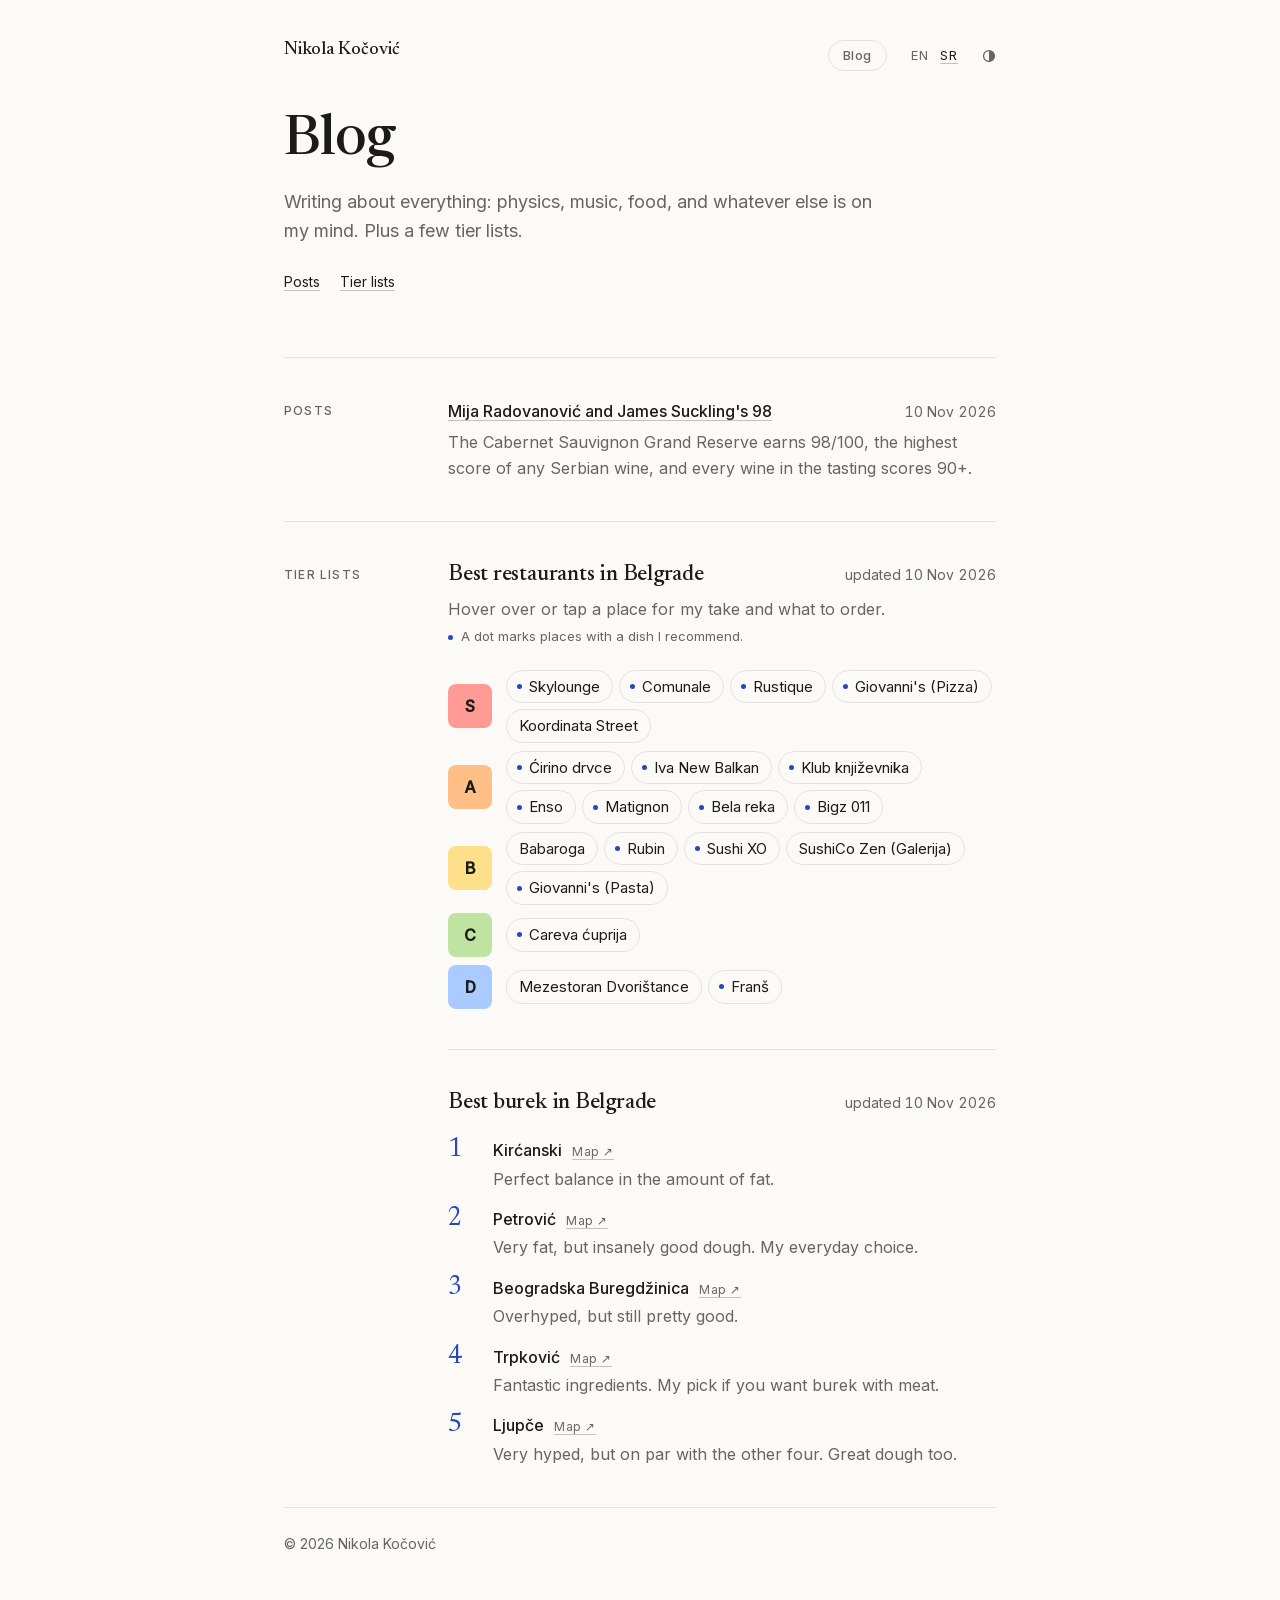
==== blog/index.html @ 9cb00401 "Phones: portrait beside the name; versioned CSS and JS links Co-Authored-By: Claude Fable 5.2 <norep" ====
<!doctype html>
<html lang="en">
<head>
  <meta charset="utf-8">
  <meta name="viewport" content="width=device-width, initial-scale=1">
  <title>Blog — Nikola Kočović</title>
  <meta name="description" content="Nikola Kočović's blog: physics, music, food and everything else, plus tier lists.">
  <meta name="blog-base" content="./">
  <link rel="alternate" hreflang="sr-Latn" href="../sr/blog/">
  <!-- link preview shown when the page is shared -->
  <meta property="og:type" content="website">
  <meta property="og:site_name" content="Nikola Kočović">
  <meta property="og:url" content="https://nkocovic.github.io/blog/">
  <meta property="og:title" content="Blog — Nikola Kočović">
  <meta property="og:description" content="Physics, music, food and everything else, plus tier lists.">
  <meta property="og:locale" content="en_GB">
  <meta property="og:image" content="https://nkocovic.github.io/og.png">
  <meta name="twitter:card" content="summary_large_image">
  <link rel="icon" href="../favicon.svg" type="image/svg+xml">
  <link rel="stylesheet" href="../style.css?v=20261111b">
  <script>
    // the theme picked with the light/dark switch, if any, before the first paint
    try { var t = localStorage.getItem('theme'); if (t) document.documentElement.dataset.theme = t; } catch (err) {}
    document.documentElement.classList.add('js');
    window.__revealFailsafe = setTimeout(function () { document.documentElement.classList.remove('js'); }, 2500);
    // Arriving from another page of the site: skip the header's load animation, the page fade covers it.
    addEventListener('pagereveal', function (e) {
      if (!e.viewTransition) return;
      e.viewTransition.ready.catch(function () {}); // a skipped transition (e.g. a quick second click) is fine
      document.documentElement.classList.add('no-intro');
    });
    addEventListener('pageswap', function (e) {
      if (e.viewTransition) e.viewTransition.ready.catch(function () {});
    });
  </script>
  <script src="../site.js?v=20261111b" defer></script>
  <script src="blog.js?v=20261111b" defer></script>
</head>
<body>
  <main class="page">
    <header class="intro">
      <nav class="top-nav" aria-label="Site">
        <a class="nav-blog" href="./" aria-current="page">Blog</a>
        <span class="lang">
          <span aria-current="true">EN</span>
          <a href="../sr/blog/" hreflang="sr-Latn" lang="sr-Latn">SR</a>
        </span>
      </nav>
      <a class="home-link" href="../">Nikola Kočović</a>
      <h1>Blog</h1>
      <p class="lede">Writing about everything: physics, music, food, and whatever else is on my mind. Plus a few tier lists.</p>
      <p class="jump-links"><a href="#posts">Posts</a><a href="#tierlists">Tier lists</a></p>
    </header>

    <section id="posts">
      <h2>Posts</h2>
      <div>
        <ul class="entries" id="post-list"></ul>
        <p class="empty" id="post-empty" hidden></p>
      </div>
    </section>

    <!-- Tier lists: all the data is in tierlists.json (see README.md) -->
    <section id="tierlists">
      <h2>Tier lists</h2>
      <div class="tierlists" id="tierlists-box"></div>
    </section>

    <footer class="footer">
      <span>&copy; 2026 Nikola Kočović</span>
    </footer>
  </main>
</body>
</html>
---- style.css ----
/* ---------- Fonts (served from the fonts/ folder; Inter and Newsreader, both under the Open Font License) ---------- */
@font-face {
  font-family: "Inter";
  font-style: normal;
  font-weight: 400 500;
  font-display: swap;
  src: url("fonts/inter-latin-ext.woff2") format("woff2");
  unicode-range: U+0100-02BA, U+02BD-02C5, U+02C7-02CC, U+02CE-02D7, U+02DD-02FF, U+0304, U+0308, U+0329, U+1D00-1DBF, U+1E00-1E9F, U+1EF2-1EFF, U+2020, U+20A0-20AB, U+20AD-20C4, U+2113, U+2C60-2C7F, U+A720-A7FF;
}

@font-face {
  font-family: "Inter";
  font-style: normal;
  font-weight: 400 500;
  font-display: swap;
  src: url("fonts/inter-latin.woff2") format("woff2");
  unicode-range: U+0000-00FF, U+0131, U+0152-0153, U+02BB-02BC, U+02C6, U+02DA, U+02DC, U+0304, U+0308, U+0329, U+2000-206F, U+20AC, U+2122, U+2191, U+2193, U+2212, U+2215, U+FEFF, U+FFFD;
}

@font-face {
  font-family: "Newsreader";
  font-style: normal;
  font-weight: 400 500;
  font-display: swap;
  font-optical-sizing: auto;
  src: url("fonts/newsreader-latin-ext.woff2") format("woff2");
  unicode-range: U+0100-02BA, U+02BD-02C5, U+02C7-02CC, U+02CE-02D7, U+02DD-02FF, U+0304, U+0308, U+0329, U+1D00-1DBF, U+1E00-1E9F, U+1EF2-1EFF, U+2020, U+20A0-20AB, U+20AD-20C4, U+2113, U+2C60-2C7F, U+A720-A7FF;
}

@font-face {
  font-family: "Newsreader";
  font-style: normal;
  font-weight: 400 500;
  font-display: swap;
  font-optical-sizing: auto;
  src: url("fonts/newsreader-latin.woff2") format("woff2");
  unicode-range: U+0000-00FF, U+0131, U+0152-0153, U+02BB-02BC, U+02C6, U+02DA, U+02DC, U+0304, U+0308, U+0329, U+2000-206F, U+20AC, U+2122, U+2191, U+2193, U+2212, U+2215, U+FEFF, U+FFFD;
}

/* ---------- Colors, fonts and motion (change these to restyle the whole site) ---------- */
:root {
  --bg: #fbfaf7;
  --text: #1b1b19;
  --muted: #66655f;
  --rule: #e4e2dc;
  --underline: #c4c1b8;
  --accent: #2648b8;
  --code-bg: #f0eee8;

  --serif: "Newsreader", Georgia, "Times New Roman", serif;
  --sans: "Inter", system-ui, -apple-system, "Segoe UI", Roboto, sans-serif;
  --mono: ui-monospace, "SF Mono", Menlo, Consolas, monospace;

  --ease-out: cubic-bezier(0.16, 1, 0.3, 1);
  --ease-in-out: cubic-bezier(0.65, 0, 0.35, 1);
}

/* dark: when the device asks for it, unless the visitor picked a theme with the switch (site.js) */
@media (prefers-color-scheme: dark) {
  :root:not([data-theme="light"]) {
    --bg: #131312;
    --text: #ebeae5;
    --muted: #9b9a94;
    --rule: #2b2b28;
    --underline: #5c5b56;
    --accent: #93a9ff;
    --code-bg: #1d1d1b;
  }
}

:root[data-theme="dark"] {
  --bg: #131312;
  --text: #ebeae5;
  --muted: #9b9a94;
  --rule: #2b2b28;
  --underline: #5c5b56;
  --accent: #93a9ff;
  --code-bg: #1d1d1b;
  color-scheme: dark;
}

:root[data-theme="light"] {
  color-scheme: light;
}

/* ---------- Base ---------- */
*,
*::before,
*::after {
  box-sizing: border-box;
}

html {
  -webkit-text-size-adjust: 100%;
  color-scheme: light dark;
  scroll-padding-top: 32px;
}

@media (prefers-reduced-motion: no-preference) {
  html {
    scroll-behavior: smooth;
  }
}

body {
  margin: 0;
  background: var(--bg);
  color: var(--text);
  font-family: var(--sans);
  font-size: 16px;
  line-height: 1.65;
  -webkit-font-smoothing: antialiased;
  -moz-osx-font-smoothing: grayscale;
  text-rendering: optimizeLegibility;
}

a {
  color: inherit;
  text-decoration: underline;
  text-decoration-color: var(--underline);
  text-decoration-thickness: 1px;
  text-underline-offset: 3px;
  transition: color 0.3s ease, text-decoration-color 0.3s ease;
}

a:hover,
a:focus-visible {
  text-decoration-color: currentColor;
}

::selection {
  background: color-mix(in srgb, var(--accent) 22%, transparent);
}

h1,
h2,
h3 {
  text-wrap: balance;
}

p,
li {
  text-wrap: pretty;
}

a:focus-visible,
button:focus-visible {
  outline: 2px solid var(--accent);
  outline-offset: 3px;
  border-radius: 2px;
}

/* ---------- Layout ---------- */
.page {
  position: relative;
  max-width: 760px;
  margin: 0 auto;
  padding: 112px 24px 64px;
}

.intro {
  padding-bottom: 64px;
}

h1 {
  font-family: var(--serif);
  font-weight: 500;
  font-size: clamp(2.5rem, 7vw, 3.5rem);
  line-height: 1.05;
  letter-spacing: -0.02em;
  margin: 0 0 16px;
}

.lede {
  font-size: 1.125rem;
  color: var(--muted);
  max-width: 34em;
  margin: 0 0 24px;
}

.links {
  list-style: none;
  padding: 0;
  margin: 0;
  display: flex;
  flex-wrap: wrap;
  gap: 8px 24px;
}

/* top right: Blog link and language switch */
.top-nav {
  position: absolute;
  top: 40px;
  right: 24px;
  display: flex;
  align-items: center;
  gap: 24px;
  font-size: 0.8125rem;
  letter-spacing: 0.06em;
  view-transition-name: top-nav;
}

.top-nav .lang {
  display: flex;
  gap: 12px;
}

.top-nav [aria-current] {
  color: var(--muted);
  text-decoration: none;
}

/* the Blog link is a pill so it stands out from the language switch */
.top-nav .nav-blog {
  padding: 4px 14px;
  border: 1px solid var(--text);
  border-radius: 999px;
  font-weight: 500;
  letter-spacing: 0.04em;
  text-decoration: none;
  transition: background-color 0.25s ease, color 0.25s ease, border-color 0.25s ease;
}

.top-nav .nav-blog:hover,
.top-nav .nav-blog:focus-visible {
  background: var(--text);
  color: var(--bg);
}

.top-nav .nav-blog[aria-current] {
  border-color: var(--rule);
  background: none;
  color: var(--muted);
}

/* small name, top left, on the blog pages */
.home-link {
  position: absolute;
  top: 36px;
  left: 24px;
  font-family: var(--serif);
  font-size: 1.125rem;
  font-weight: 500;
  text-decoration: none;
}

section {
  display: grid;
  grid-template-columns: 140px 1fr;
  gap: 24px;
  padding: 40px 0;
  border-top: 1px solid var(--rule);
}

h2 {
  margin: 0;
  padding-top: 3px;
  font-size: 0.75rem;
  font-weight: 500;
  letter-spacing: 0.1em;
  text-transform: uppercase;
  color: var(--muted);
}

.prose p {
  margin: 0 0 16px;
  max-width: 36em;
}

.prose p:last-child {
  margin-bottom: 0;
}

/* ---------- Lists of entries ---------- */
.entries {
  list-style: none;
  margin: 0;
  padding: 0;
  display: grid;
  gap: 28px;
}

.entry-head {
  display: flex;
  justify-content: space-between;
  align-items: baseline;
  gap: 16px;
}

.entry-title {
  font-weight: 500;
}

.entries p {
  margin: 4px 0 0;
  color: var(--muted);
}

.entries .entry-links {
  display: flex;
  flex-wrap: wrap;
  gap: 4px 16px;
  margin-top: 6px;
  font-size: 0.875rem;
  color: var(--text);
}

.meta {
  color: var(--muted);
  font-size: 0.875rem;
  font-variant-numeric: tabular-nums;
  white-space: nowrap;
}

.tag {
  display: inline-block;
  margin-left: 8px;
  padding: 0 5px;
  border: 1px solid var(--rule);
  border-radius: 4px;
  font-size: 0.6875rem;
  font-weight: 400;
  letter-spacing: 0.08em;
  color: var(--muted);
  vertical-align: 2px;
}

.empty {
  margin: 0;
  color: var(--muted);
}

/* ---------- "Show more" lists ---------- */
/* Without JavaScript everything is simply shown and the button is hidden. */
.more-toggle {
  display: none;
}

.js .more {
  display: grid;
  grid-template-rows: 0fr;
  transition: grid-template-rows 0.55s var(--ease-out);
}

.js .more.is-open {
  grid-template-rows: 1fr;
}

.more-inner {
  min-height: 0;
  overflow: hidden;
}

.more-inner > .entries {
  padding-top: 28px;
}

.js .more li {
  opacity: 0;
  transform: translateY(-6px);
  transition: opacity 0.35s ease, transform 0.45s var(--ease-out);
}

.js .more.is-open li {
  opacity: 1;
  transform: none;
  transition-delay: calc(60ms + var(--i, 0) * 45ms);
}

.js .more-toggle {
  display: inline-flex;
  align-items: center;
  gap: 8px;
  margin-top: 20px;
  padding: 4px 0;
  border: 0;
  background: none;
  font: inherit;
  font-size: 0.875rem;
  color: var(--muted);
  cursor: pointer;
  transition: color 0.2s ease;
}

.more-toggle:hover {
  color: var(--text);
}

.more-toggle .chev {
  width: 10px;
  height: 10px;
  transition: transform 0.5s var(--ease-out);
}

.more-toggle[aria-expanded="true"] .chev {
  transform: rotate(180deg);
}

/* ---------- Blog posts ---------- */
.post-meta {
  display: flex;
  flex-wrap: wrap;
  gap: 4px 12px;
  margin: 0 0 14px;
  font-size: 0.875rem;
  color: var(--muted);
}

.post-title {
  font-size: clamp(2rem, 5.5vw, 2.75rem);
}

.post {
  max-width: 640px;
  margin-bottom: 56px;
  padding-top: 40px;
  border-top: 1px solid var(--rule);
  font-size: 1.0625rem;
  line-height: 1.75;
}

.post > :first-child {
  margin-top: 0;
}

.post p,
.post ul,
.post ol,
.post blockquote,
.post pre,
.post figure,
.post table {
  margin: 0 0 1.15em;
}

.post h2,
.post h3 {
  padding: 0;
  font-family: var(--serif);
  font-weight: 500;
  letter-spacing: -0.01em;
  text-transform: none;
  color: var(--text);
  line-height: 1.25;
  margin: 1.8em 0 0.6em;
}

.post h2 {
  font-size: 1.6rem;
}

.post h3 {
  font-size: 1.25rem;
}

.post img {
  display: block;
  margin: 2rem auto;
  max-width: min(100%, 22rem);
  max-height: 30rem;
  width: auto;
  height: auto;
  border-radius: 6px;
}

/* a photo with a caption: ![alt](photo.jpg "Caption") */
.post figure {
  margin: 2rem auto;
  text-align: center;
}

.post figure img {
  margin: 0 auto;
}

.post figcaption {
  margin-top: 10px;
  font-size: 0.875rem;
  line-height: 1.5;
  color: var(--muted);
}

/* photos fade in once loaded */
.js .post img {
  opacity: 0;
  transition: opacity 0.8s ease;
}

.js .post img.is-loaded {
  opacity: 1;
}

.post blockquote {
  margin-left: 0;
  padding-left: 1em;
  border-left: 2px solid var(--rule);
  color: var(--muted);
}

.post code {
  font-family: var(--mono);
  font-size: 0.88em;
  background: var(--code-bg);
  padding: 0.1em 0.35em;
  border-radius: 4px;
}

.post pre {
  background: var(--code-bg);
  padding: 14px 16px;
  border-radius: 8px;
  overflow-x: auto;
  line-height: 1.55;
}

.post pre code {
  background: none;
  padding: 0;
}

.post hr {
  border: 0;
  border-top: 1px solid var(--rule);
  margin: 2em 0;
}

.post .katex-display {
  overflow-x: auto;
  overflow-y: hidden;
  padding: 4px 0;
}

/* ---------- Ranked lists (1, 2, 3...) on the blog ---------- */
.ranked {
  display: grid;
  gap: 14px;
  margin: 20px 0 0;
  padding: 0;
  list-style: none;
}

.rank {
  display: grid;
  grid-template-columns: 2.2rem 1fr;
  align-items: baseline;
  gap: 10px;
  animation: rise 0.6s var(--ease-out) both;
  animation-delay: calc(var(--i, 0) * 60ms);
}

.js section:not(.is-in) .rank {
  animation-play-state: paused;
}

.rank-n {
  font-family: var(--serif);
  font-size: 1.6rem;
  line-height: 1;
  color: var(--accent);
  font-variant-numeric: lining-nums;
}

.rank-body {
  display: grid;
  gap: 2px;
}

.rank-name {
  font-weight: 500;
}

.rank-note {
  color: var(--muted);
}

/* ---------- Home: blog teaser and arrow links ---------- */
.teaser {
  margin: 0;
  max-width: 34em;
}

.teaser + .cta-links {
  margin-top: 14px;
}

/* once posts are listed, the teaser is hidden and the links sit a bit lower */
#latest-posts:not([hidden]) ~ .cta-links {
  margin-top: 24px;
}

.cta-links {
  display: flex;
  flex-wrap: wrap;
  gap: 8px 28px;
  margin: 0;
  font-weight: 500;
}

.cta-links a {
  text-decoration: none;
}

.cta-links .arrow {
  display: inline-block;
  transition: transform 0.35s var(--ease-out);
}

.cta-links a:hover .arrow,
.cta-links a:focus-visible .arrow {
  transform: translateX(4px);
}

/* ---------- Tier lists (on the blog page) ---------- */
.tierlist + .tierlist {
  margin-top: 40px;
  padding-top: 40px;
  border-top: 1px solid var(--rule);
}

/* the rows slide in once the section has scrolled into view */
.js section:not(.is-in) .tier {
  animation-play-state: paused;
}

.tierlist-head {
  display: flex;
  justify-content: space-between;
  align-items: baseline;
  gap: 16px;
}

.tierlist h3 {
  margin: 0;
  padding: 0;
  font-family: var(--serif);
  font-size: 1.375rem;
  font-weight: 500;
  letter-spacing: -0.01em;
  line-height: 1.25;
  text-transform: none;
  color: var(--text);
}

.tierlist-note {
  margin: 6px 0 0;
  max-width: 36em;
  color: var(--muted);
}

.tiers {
  display: grid;
  gap: 8px;
  margin-top: 22px;
}

.tier {
  display: grid;
  grid-template-columns: 44px 1fr;
  gap: 14px;
  align-items: center;
  min-height: 44px;
  animation: rise 0.6s var(--ease-out) both;
  animation-delay: calc(var(--i, 0) * 55ms);
}

.tier-label {
  display: grid;
  place-items: center;
  width: 44px;
  height: 44px;
  border-radius: 8px;
  background: var(--tier, #c9c6be);
  color: #1b1b19;
  font-weight: 600;
}

.tier[data-tier="S"] { --tier: #ff9b94; }
.tier[data-tier="A"] { --tier: #ffbf86; }
.tier[data-tier="B"] { --tier: #ffe08a; }
.tier[data-tier="C"] { --tier: #bfe3a0; }
.tier[data-tier="D"] { --tier: #a9cbff; }
.tier[data-tier="E"] { --tier: #cdb8f5; }
.tier[data-tier="F"] { --tier: #c9c6be; }

.tier-items {
  display: flex;
  flex-wrap: wrap;
  gap: 6px;
  margin: 0;
  padding: 0;
  list-style: none;
}

.tier-item {
  display: inline-block;
  padding: 6px 12px;
  border: 1px solid var(--rule);
  border-radius: 999px;
  font-size: 0.9375rem;
  line-height: 1.3;
  text-decoration: none;
  transition: border-color 0.2s ease, transform 0.35s var(--ease-out), color 0.2s ease;
}

a.tier-item:hover,
a.tier-item:focus-visible {
  border-color: currentColor;
  transform: translateY(-1px);
}

/* a place's bubble: my take, then what to order ("Try"), shown on hover, focus or tap */
.tier-item.has-tip {
  position: relative;
  cursor: help;
  outline: none;
}

a.tier-item.has-tip {
  cursor: pointer;
}

/* a small dot marks places with a dish recommendation */
.tier-item.has-try::before {
  content: "";
  display: inline-block;
  width: 5px;
  height: 5px;
  margin: 0 7px 2px -2px;
  border-radius: 50%;
  background: var(--accent);
  vertical-align: middle;
}

.tier-item .tip {
  display: grid;
  gap: 6px;
  position: absolute;
  left: 0;
  bottom: calc(100% + 10px);
  z-index: 5;
  width: max-content;
  max-width: min(260px, 72vw);
  padding: 8px 12px;
  border-radius: 10px;
  background: var(--text);
  color: var(--bg);
  font-size: 0.8125rem;
  line-height: 1.45;
  text-align: left;
  white-space: normal;
  pointer-events: none;
  cursor: default;
  opacity: 0;
  transform: translateY(4px) scale(0.98);
  transform-origin: bottom left;
  transition: opacity 0.2s ease, transform 0.3s var(--ease-out);
}

.tier-item.tip-right .tip {
  left: auto;
  right: 0;
  transform-origin: bottom right;
}

/* the "Try" line: what to order, set apart from the note */
.tip-note + .tip-try {
  padding-top: 6px;
  border-top: 1px solid color-mix(in srgb, var(--bg) 25%, transparent);
}

.tip-try b {
  margin-right: 4px;
  font-size: 0.6875rem;
  font-weight: 600;
  letter-spacing: 0.08em;
  text-transform: uppercase;
  color: color-mix(in srgb, var(--accent) 55%, var(--bg));
}

.tier-item.has-tip:hover,
.tier-item.has-tip:focus-visible,
.tier-item.has-tip:focus {
  border-color: currentColor;
}

.tier-item.has-tip:hover .tip,
.tier-item.has-tip:focus .tip,
.tier-item.has-tip:focus-within .tip {
  opacity: 1;
  transform: none;
  pointer-events: auto;
}

/* bridges the gap between a place and its bubble, so the pointer can reach the map link */
.tier-item .tip::after {
  content: "";
  position: absolute;
  left: 0;
  right: 0;
  top: 100%;
  height: 12px;
}

.tip-map,
.rank-map {
  font-size: 0.75rem;
  letter-spacing: 0.04em;
  white-space: nowrap;
}

.tip-map {
  justify-self: start;
  color: inherit;
  opacity: 0.7;
  text-decoration-color: currentColor;
  transition: opacity 0.2s ease;
}

.tip-map:hover,
.tip-map:focus-visible {
  opacity: 1;
}

.rank-map {
  margin-left: 10px;
  font-weight: 400;
  color: var(--muted);
}

/* what the dot on a place means */
.tier-legend {
  display: flex;
  align-items: center;
  gap: 8px;
  margin: 4px 0 0;
  font-size: 0.8125rem;
  color: var(--muted);
}

.tier-legend::before {
  content: "";
  flex: none;
  width: 5px;
  height: 5px;
  border-radius: 50%;
  background: var(--accent);
}

.tier-empty {
  color: var(--underline);
}

/* ---------- Sushi conveyor (home page header, side view) ----------
   Belt treads, rollers and pieces all move at ~18 units/s, so it reads as one machine.
   Each piece drops on at the left, rides across and tips off over the right roller. */
/* the conveyor is a toy (sushi.js); a small hint slides in on hover until you've played with it */
.sushi-toy {
  display: flex;
  align-items: center;
  justify-content: flex-end;
  gap: 14px;
  width: max-content;
  margin: 4px 0 -24px auto;
  user-select: none;
  -webkit-user-select: none;
}

.sushi-hint {
  font-size: 0.75rem;
  letter-spacing: 0.02em;
  white-space: nowrap;
  color: var(--muted);
  opacity: 0;
  transform: translateX(10px);
  transition: opacity 0.35s ease, transform 0.55s var(--ease-out);
  pointer-events: none;
}

.js .sushi-toy:hover .sushi-hint {
  opacity: 1;
  transform: none;
}

@media (hover: none) {
  .js .sushi-hint {
    opacity: 1;
    transform: none;
  }
}

.js .sushi-toy.played .sushi-hint {
  opacity: 0;
  transform: translateX(10px);
}

.sushi-line {
  display: block;
  width: 150px;
  height: auto;
  overflow: visible;
  color: var(--text); /* line colour */
}

/* once sushi.js is running it moves everything itself */
.sushi-line.is-live .sl-piece,
.sushi-line.is-live .sl-tread,
.sushi-line.is-live .sl-spokes {
  animation: none;
}

/* sushi.js turns the spokes about each roller's centre itself */
.sushi-line.is-live .sl-spokes {
  transform-box: view-box;
  transform-origin: 0 0;
}

.sushi-line.is-live .sl-piece {
  cursor: grab;
  touch-action: none;
}

.sushi-line.is-live .sl-piece.is-held,
.sushi-toy.is-playing {
  cursor: grabbing;
}

.sushi-line.is-live .sl-piece.is-held {
  filter: drop-shadow(0 3px 2px rgba(0, 0, 0, 0.25));
}

.sl-belt {
  fill: none;
  stroke: currentColor;
  stroke-width: 2.4;
}

.sl-tread {
  fill: none;
  stroke: var(--bg);
  stroke-width: 1;
  stroke-dasharray: 1.2 4.8;
  animation: sl-tread 8s linear infinite;
}

.sl-roller {
  fill: var(--bg);
  stroke: currentColor;
  stroke-width: 1.1;
}

.sl-spokes {
  fill: none;
  stroke: currentColor;
  stroke-width: 0.9;
  stroke-linecap: round;
  transform-box: fill-box;
  transform-origin: center;
  animation: sl-spin 2.1s linear infinite;
}

.sl-legs {
  fill: none;
  stroke: var(--muted);
  stroke-width: 1;
  stroke-linecap: round;
}

.sl-piece {
  opacity: 0;
  animation: sl-ride 8s linear infinite;
}

.sl-piece:nth-of-type(2) { animation-delay: -2s; }
.sl-piece:nth-of-type(3) { animation-delay: -4s; }
.sl-piece:nth-of-type(4) { animation-delay: -6s; }

.sushi-line:hover .sl-piece,
.sushi-line:hover .sl-tread,
.sushi-line:hover .sl-spokes {
  animation-play-state: paused;
}

@keyframes sl-tread {
  to { stroke-dashoffset: -144; }
}

@keyframes sl-spin {
  to { transform: rotate(360deg); }
}

@keyframes sl-ride {
  0% {
    transform: translate(28px, 19px) rotate(0deg);
    opacity: 0;
    animation-timing-function: cubic-bezier(0.3, 0, 0.6, 1);
  }
  5% {
    transform: translate(28px, 29.4px) rotate(0deg);
    opacity: 1;
    animation-timing-function: ease-out;
  }
  7% {
    transform: translate(28px, 28.8px) rotate(0deg);
    opacity: 1;
    animation-timing-function: linear;
  }
  79.6% {
    transform: translate(134px, 28.8px) rotate(0deg);
    opacity: 1;
    animation-timing-function: cubic-bezier(0.5, 0, 0.9, 0.6);
  }
  88% {
    transform: translate(145px, 33px) rotate(80deg);
    opacity: 0;
  }
  100% {
    transform: translate(145px, 33px) rotate(80deg);
    opacity: 0;
  }
}

/* no motion: just four pieces sitting on the belt */
@media (prefers-reduced-motion: reduce) {
  .sl-piece { opacity: 1; }
  .sl-piece:nth-of-type(1) { transform: translate(38px, 28.8px); }
  .sl-piece:nth-of-type(2) { transform: translate(66px, 28.8px); }
  .sl-piece:nth-of-type(3) { transform: translate(94px, 28.8px); }
  .sl-piece:nth-of-type(4) { transform: translate(122px, 28.8px); }
}

/* letters of the name eat sushi dropped on them (sushi.js) */
.site-name .ch {
  display: inline-block;
  transition: transform 0.3s var(--ease-out), color 0.3s ease;
}

.site-name .ch.is-hungry {
  transform: translateY(-5px) scale(1.15);
  color: var(--accent);
}

.site-name .ch.is-fed {
  color: var(--accent);
}

.site-name .ch.is-chomping {
  animation: chomp 0.55s var(--ease-out);
}

@keyframes chomp {
  0% { transform: scale(1.15); }
  30% { transform: scale(1.3, 0.7); }
  60% { transform: scale(0.9, 1.15); }
  100% { transform: none; }
}

/* easter egg: with every letter fed, the name becomes the Euler–Lagrange equation */
.site-name.is-leaving .ch,
.site-name.is-leaving .eq-bit {
  animation: drift-away 0.6s var(--ease-in-out) both;
  animation-delay: calc(var(--i, 0) * 35ms);
}

@keyframes drift-away {
  to { opacity: 0; transform: translateY(-14px) rotate(-8deg) scale(0.9); filter: blur(3px); }
}

.site-name.is-back .ch {
  animation: rise 0.7s var(--ease-out) both;
  animation-delay: calc(var(--i, 0) * 40ms);
}

.site-name.is-equation {
  position: relative;
  cursor: pointer;
}

.site-name.is-orbiting .ch {
  transition: none;
  will-change: transform, opacity;
}

/* the moment the letters collapse: a soft burst of light */
.eq-flash {
  position: absolute;
  left: 50%;
  top: 50%;
  width: 1.4em;
  height: 1.4em;
  margin: -0.7em 0 0 -0.7em;
  border-radius: 50%;
  background: radial-gradient(circle, var(--accent) 0%, transparent 65%);
  pointer-events: none;
  animation: eq-flash 0.9s var(--ease-out) both;
}

@keyframes eq-flash {
  0% { transform: scale(0.1); opacity: 1; }
  100% { transform: scale(3.2); opacity: 0; }
}

/* Hamilton's equations: q̇ = {q, ℋ}, ṗ = {p, ℋ}, beside a phase portrait */
.eq {
  display: inline-flex;
  align-items: center;
  gap: 0.4em;
  white-space: nowrap;
}

.eq-lines {
  display: inline-flex;
  flex-direction: column;
  gap: 0.02em;
  font-size: 0.6em;
  line-height: 1.15;
}

.eq-line {
  display: inline-flex;
  align-items: baseline;
}

.eq-bit {
  display: inline-block;
  animation: write-in 0.9s var(--ease-out) both;
  animation-delay: calc(60ms + var(--i, 0) * 55ms);
}

@keyframes write-in {
  from { opacity: 0; transform: translateY(6px); }
}

.eq-var {
  font-style: italic;
}

.eq-op {
  margin: 0 0.28em;
  color: var(--muted);
}

.eq-brace {
  color: var(--muted);
  font-weight: 400;
}

.eq-comma {
  margin-right: 0.22em;
  color: var(--muted);
}

.eq-ham {
  font-style: italic;
  color: var(--accent);
}

.eq-phase svg {
  display: block;
  width: 1.7em;
  height: auto;
  overflow: visible;
}

.ph-axis {
  fill: none;
  stroke: var(--underline);
  stroke-width: 0.8;
  stroke-linecap: round;
}

.ph-label {
  font: italic 7px var(--serif);
  fill: var(--muted);
}

/* the orbit draws itself, then the point (with a fading tail) starts moving along it */
.ph-orbit {
  fill: none;
  stroke: var(--muted);
  stroke-width: 1;
  stroke-dasharray: 100;
  stroke-dashoffset: 100;
  animation: ph-draw 1.1s var(--ease-in-out) 1.7s forwards;
}

@keyframes ph-draw {
  to { stroke-dashoffset: 0; }
}

.ph-dot {
  fill: var(--accent);
  opacity: 0;
  animation: ph-show 0.4s ease forwards;
  animation-delay: var(--d);
}

@keyframes ph-show {
  to { opacity: var(--o, 1); }
}

/* initials easter egg: N becomes the Boltzmann law, K becomes curvature (sushi.js) */
.egg-layer {
  position: fixed;
  inset: 0;
  z-index: 60;
  pointer-events: none;
}

.egg-ch {
  position: absolute;
  display: block;
  text-align: center;
  white-space: pre;
  transform-origin: 50% 50%;
  will-change: transform, opacity;
}

/* N and K: on top of the letters they swallow, in the accent colour */
.egg-ch.is-initial {
  z-index: 1;
  color: var(--accent) !important;
}

/* N's copy lands exactly on the real N, so it just fades rather than blurring */
.egg-ch.is-gone.is-same {
  filter: none;
  transition: opacity 0.35s ease;
}

/* the real N appears only as its flying copy touches down */
.site-name .eq-init-n {
  opacity: 0;
  transition: opacity 0.35s ease;
}

.site-name.n-landed .eq-init-n {
  opacity: 1;
}

.egg-ch.is-gone {
  transition: opacity 0.45s ease;
  opacity: 0 !important;
}

.site-name.is-pending .eq-bit,
.site-name.is-pending .eq-init {
  opacity: 0;
  animation: none;
}

.eq-grid {
  display: inline-grid;
  grid-template-columns: auto auto;
  align-items: center;
  column-gap: 0.5em;
  row-gap: 0.1em;
  font-size: 0.6em;
  line-height: 1.2;
  white-space: nowrap;
}

.eq-formula {
  display: inline-flex;
  align-items: center;
}

.eq-init {
  display: inline-block;
  font-style: italic;
  color: var(--accent);
}

.site-name:not(.is-pending) .eq-init-k {
  animation: init-in 0.7s var(--ease-out) both;
}

@keyframes init-in {
  from { opacity: 0; }
}

.eq-sub {
  font-size: 0.55em;
  vertical-align: -0.3em;
  font-style: normal;
}

.eq-e {
  margin-left: 0.1em;
}

.eq-sup {
  align-self: flex-start;
  margin-top: -0.1em;
  font-size: 0.52em;
  font-style: italic;
}

.eq-sup .eq-sub {
  font-size: 0.75em;
}

.eq-frac {
  display: inline-flex;
  flex-direction: column;
  align-items: center;
  font-size: 0.62em;
  line-height: 1.15;
  font-style: italic;
}

.eq-num {
  padding: 0 0.2em 0.06em;
  border-bottom: 0.07em solid currentColor;
}

.eq-den {
  padding-top: 0.06em;
}

.eq-frac-k {
  font-size: 0.6em;
  line-height: 1.3;
}

.eq-frac-k .eq-num {
  padding-bottom: 0.1em;
}

.eq-frac-k .eq-den {
  padding: 0.12em 0.1em 0;
}

.eq-frac-k .eq-num,
.eq-frac-k .eq-den {
  font-style: italic;
}

.eq-pow {
  margin-left: 0.04em;
  font-size: 0.62em;
  font-style: normal;
  vertical-align: 0.6em;
  line-height: 0;
}

.eq-pow:last-child {
  margin-left: 0.1em;
}

.eq-graph svg {
  display: block;
  width: 2.3em;
  height: auto;
  overflow: visible;
}

.g-curve {
  fill: none;
  stroke: var(--muted);
  stroke-width: 1.1;
  stroke-linecap: round;
  stroke-linejoin: round;
  stroke-dasharray: 100;
  stroke-dashoffset: 100;
  animation: ph-draw 1.2s var(--ease-in-out) 0.6s forwards;
}

.g-fill {
  fill: var(--accent);
  opacity: 0;
  animation: g-fill 0.9s ease 1.6s forwards;
}

@keyframes g-fill {
  to { opacity: 0.12; }
}

.osc {
  fill: none;
  stroke: var(--accent);
  stroke-width: 0.8;
}

.osc-r {
  stroke: var(--accent);
  stroke-width: 0.6;
  stroke-dasharray: 1.5 1.5;
}

.osc-p {
  fill: var(--accent);
}

/* going back: everything but N and kappa fades out quietly */
.site-name.is-clearing .eq-bit {
  animation: none;
  opacity: 0;
  transform: translateY(4px);
  transition: opacity 0.3s ease, transform 0.3s ease;
}

.intro > .egg-note.is-clearing {
  animation: none;
  opacity: 0;
  transition: opacity 0.3s ease;
}

/* the real letters wait, invisible, while their copies flow into place */
.site-name.is-restoring .ch {
  opacity: 0;
}

.egg-ch.is-initial.is-cooling {
  color: var(--text) !important;
  transition: color 0.45s ease;
}

.intro > .egg-note {
  margin: 0 0 18px;
  font-size: 0.875rem;
  color: var(--accent);
  animation: write-in 0.8s var(--ease-out) both 1s;
}

.intro > .egg-note.is-leaving {
  animation: drift-away 0.4s var(--ease-in-out) both;
}

/* ---------- Small easter eggs (site.js) ---------- */
/* the IPhO medal: a pendulum hanging from the top of its ribbon */
.title-with-medal {
  position: relative;
  display: inline-flex;
  align-items: flex-start;
  gap: 8px;
}

.medal {
  display: inline-block;
  flex: none;
  width: 16px;
  height: 24px;
  margin-top: 1px;
  padding: 0;
  border: 0;
  background: none;
  cursor: pointer;
  transform-origin: 50% 0;
  transition: filter 0.2s ease;
}

.medal svg {
  display: block;
  width: 100%;
  height: 100%;
  overflow: visible;
}

.medal:hover {
  filter: drop-shadow(0 0 4px color-mix(in srgb, var(--accent) 45%, transparent));
}

.medal-note {
  position: absolute;
  left: 100%;
  top: 50%;
  display: inline-flex;
  align-items: center;
  gap: 0.28em;
  margin-left: 14px;
  font-family: var(--serif);
  font-style: italic;
  font-size: 1rem;
  color: var(--muted);
  white-space: nowrap;
  pointer-events: none;
  opacity: 0;
  transform: translate(-4px, -50%);
  transition: opacity 0.3s ease, transform 0.4s var(--ease-out);
}

.medal-note.is-on {
  opacity: 1;
  transform: translate(0, -50%);
}

/* the pendulum equation, typeset with small stacked fractions */
.medal-note .mn {
  display: none;
  align-items: center;
  gap: 0.28em;
}

.medal-note[data-show="eq"] .mn-eq,
.medal-note[data-show="loop"] .mn-loop {
  display: inline-flex;
}

.medal-note .mn-loop {
  color: var(--accent);
}

.medal-note .mf {
  display: inline-flex;
  flex-direction: column;
  align-items: center;
  font-size: 0.8em;
  line-height: 1.15;
}

.medal-note .mf > :first-child {
  padding: 0 0.15em 0.08em;
  border-bottom: 1px solid currentColor;
}

.medal-note .mf > :last-child {
  padding-top: 0.06em;
}

.medal-note .mo {
  font-style: normal;
}

/* the handouts' little toys: a phasor chain and two pith balls (site.js) */
.toy {
  display: inline-block;
  flex: none;
  padding: 0;
  border: 0;
  background: none;
  color: var(--muted);
  cursor: pointer;
  transition: color 0.2s ease;
}

.toy:hover {
  color: var(--text);
}

.toy svg {
  display: block;
  width: 100%;
  height: 100%;
  overflow: visible;
}

.toy-phasor {
  width: 26px;
  height: 12px;
  margin-top: 6px;
}

.toy-pith {
  width: 26px;
  height: 26px;
  margin-top: -2px;
}

.ph-chain path {
  fill: none;
  stroke: currentColor;
  stroke-width: 1;
  stroke-linecap: round;
  stroke-linejoin: round;
}

.ph-res {
  fill: none;
  stroke: var(--accent);
  stroke-width: 1.3;
  stroke-linecap: round;
  stroke-linejoin: round;
  opacity: 0.85;
}

.pb-bar,
.pb-thread {
  fill: none;
  stroke: currentColor;
  stroke-linecap: round;
}

.pb-bar {
  stroke-width: 1.4;
}

.pb-thread {
  stroke-width: 0.6;
}

.pb-ball {
  fill: var(--bg);
  stroke: currentColor;
  stroke-width: 0.9;
}

.pb-plus {
  fill: none;
  stroke: var(--accent);
  stroke-width: 0.8;
  stroke-linecap: round;
}

/* "(lol)" plays a few notes */
.lol {
  cursor: pointer;
}

.note-fly {
  position: fixed;
  z-index: 60;
  color: var(--accent);
  font-size: 1rem;
  pointer-events: none;
}

/* ---------- Buttons and small link rows ---------- */
.btn {
  display: inline-flex;
  align-items: center;
  gap: 8px;
  padding: 9px 18px;
  border: 1px solid var(--text);
  border-radius: 999px;
  font-weight: 500;
  text-decoration: none;
  transition: background-color 0.25s ease, color 0.25s ease;
}

.btn:hover,
.btn:focus-visible {
  background: var(--text);
  color: var(--bg);
}

.cta-links {
  align-items: center;
}

.jump-links {
  display: flex;
  flex-wrap: wrap;
  gap: 8px 20px;
  margin: 0;
  font-size: 0.875rem;
}

/* ---------- Expandable entries (Outside physics) ---------- */
.entries.accordion {
  gap: 0;
}

.accordion > li {
  padding: 14px 0;
  border-top: 1px solid var(--rule);
}

.accordion > li:first-child {
  padding-top: 0;
  border-top: 0;
}

.accordion > li:last-child {
  padding-bottom: 0;
}

.expand-head {
  display: flex;
  justify-content: space-between;
  align-items: center;
  gap: 16px;
  width: 100%;
  padding: 0;
  border: 0;
  background: none;
  font: inherit;
  color: inherit;
  text-align: left;
  cursor: default;
}

.expand-head .chev {
  display: none;
  flex: none;
  width: 12px;
  height: 12px;
  color: var(--muted);
  transition: transform 0.5s var(--ease-out), color 0.2s ease;
}

.js .expand-head {
  cursor: pointer;
}

.js .expand-head .chev {
  display: block;
}

.js .expand-head .entry-title {
  transition: color 0.2s ease;
}

.js .expand-head:hover .entry-title {
  color: var(--accent);
}

.js .expand-head:hover .chev {
  color: var(--text);
}

.expand-head[aria-expanded="true"] .chev {
  transform: rotate(180deg);
}

.accordion .expand-inner > p {
  margin: 0;
  padding-top: 8px;
}

/* Without JavaScript the text simply shows. */
.js .expand-body {
  display: grid;
  grid-template-rows: 0fr;
  transition: grid-template-rows 0.5s var(--ease-out);
}

.js .expand-body.is-open {
  grid-template-rows: 1fr;
}

.expand-inner {
  min-height: 0;
  overflow: hidden;
}

.js .expand-inner > p {
  opacity: 0;
  transform: translateY(-4px);
  transition: opacity 0.3s ease, transform 0.45s var(--ease-out);
}

.js .expand-body.is-open .expand-inner > p {
  opacity: 1;
  transform: none;
  transition-delay: 80ms;
}

/* ---------- Footer ---------- */
.footer {
  border-top: 1px solid var(--rule);
  padding-top: 24px;
  font-size: 0.875rem;
  color: var(--muted);
}

/* ---------- Motion ---------- */
@keyframes rise {
  from {
    opacity: 0;
    transform: translateY(6px);
  }
  to {
    opacity: 1;
    transform: none;
  }
}

/* the header settles in on load */
.intro > * {
  animation: rise 0.9s var(--ease-out) both;
}

.intro > :nth-child(2) { animation-delay: 70ms; }
.intro > :nth-child(3) { animation-delay: 140ms; }
.intro > :nth-child(4) { animation-delay: 210ms; }
.intro > :nth-child(5) { animation-delay: 280ms; }

/* sections fade up as they scroll into view (site.js adds .is-in) */
.js main > section,
.js main > article,
.js .footer {
  transition: opacity 0.9s ease, transform 0.9s var(--ease-out);
  transition-delay: var(--delay, 0ms);
}

.js main > section:not(.is-in),
.js main > article:not(.is-in),
.js .footer:not(.is-in) {
  opacity: 0;
  transform: translateY(6px);
}

.js .instant {
  transition: none;
}

/* arriving from another page of the site: let the page transition do the work */
.no-intro .intro > * {
  animation: none;
}

/* moving between pages: the old page fades out, then the new one fades in; the top nav stays put */
@view-transition {
  navigation: auto;
}

::view-transition-old(root) {
  animation: vt-fade-out 0.18s ease both;
}

::view-transition-new(root) {
  animation: vt-fade-in 0.45s ease 0.12s both;
}

::view-transition-group(top-nav) {
  animation-duration: 0.3s;
  animation-timing-function: var(--ease-in-out);
}

@keyframes vt-fade-out {
  to { opacity: 0; }
}

@keyframes vt-fade-in {
  from { opacity: 0; }
}

/* the name hugs its text (the letter toy measures it) */
h1.site-name {
  width: fit-content;
}

@media (prefers-reduced-motion: reduce) {
  *,
  *::before,
  *::after {
    animation: none !important;
    transition: none !important;
  }

  .js main > section:not(.is-in),
  .js main > article:not(.is-in),
  .js .footer:not(.is-in),
  .js .more li {
    opacity: 1;
    transform: none;
  }

  @view-transition {
    navigation: none;
  }
}

/* ---------- Phones ---------- */
/* ---------- Home: portrait, to the right of the name (above it on phones) ---------- */
.portrait {
  position: absolute;
  top: 112px;
  right: 24px;
  width: 112px;
  height: 112px;
  border-radius: 50%;
  overflow: hidden;
  background: var(--code-bg);
}

.portrait img {
  display: block;
  width: 100%;
  height: 100%;
  object-fit: cover;
}

/* the intro line keeps clear of the portrait */
.portrait ~ .lede {
  max-width: min(34em, 100% - 152px);
}

@media (max-width: 640px) {
  .portrait ~ .lede {
    max-width: 34em;
  }

  /* phones: a smaller portrait, still to the right of the name */
  .portrait {
    top: 58px;
    right: 16px;
    width: 64px;
    height: 64px;
  }

  .page {
    padding: 72px 16px 48px;
  }

  .intro {
    padding-bottom: 48px;
  }

  .top-nav {
    top: 20px;
    right: 16px;
    gap: 18px;
  }

  .home-link {
    top: 16px;
    left: 16px;
  }

  .sushi-toy {
    margin: 8px 0 -14px auto;
  }

  .sushi-line {
    width: 130px;
  }

  /* on phones a toy's equation opens as its own line under the title and pushes
     the text below down, instead of floating over it */
  .title-with-medal {
    flex-wrap: wrap;
    row-gap: 0;
  }

  .medal-note,
  .medal-note.is-on {
    position: static;
    flex-basis: 100%;
    margin: 0;
    max-height: 0;
    overflow: hidden;
    transform: none;
    transition: opacity 0.3s ease, max-height 0.45s var(--ease-in-out), margin 0.45s var(--ease-in-out);
  }

  .medal-note.is-on {
    max-height: 3.4em;
    margin: 6px 0 2px;
  }

  section {
    grid-template-columns: 1fr;
    gap: 16px;
    padding: 32px 0;
  }

  .post {
    padding-top: 32px;
  }
}

/* ---------- 404 page ---------- */
.lost {
  min-height: 50vh;
}

.lost .code {
  font-size: 0.8125rem;
  letter-spacing: 0.06em;
  color: var(--muted);
  margin: 0 0 12px;
}

.home-link {
  transition: opacity 0.3s ease;
}

.home-link:hover {
  opacity: 0.65;
}

/* ---------- Light/dark switch (added to the top nav by site.js) ---------- */
.theme-toggle {
  display: inline-flex;
  padding: 4px;
  margin: -4px;
  border: 0;
  background: none;
  color: var(--muted);
  cursor: pointer;
  transition: color 0.3s ease;
}

.theme-toggle:hover,
.theme-toggle:focus-visible {
  color: var(--text);
}

.theme-toggle svg {
  display: block;
  width: 14px;
  height: 14px;
}

/* switching theme: the new colours fade in over the old */
html.theme-switch::view-transition-old(root) {
  animation: none;
}

html.theme-switch::view-transition-new(root) {
  animation: vt-fade-in 0.4s ease both;
}

@media (max-width: 349px) {
  .portrait {
    position: static;
    display: block;
    margin: 0 0 16px;
  }
}
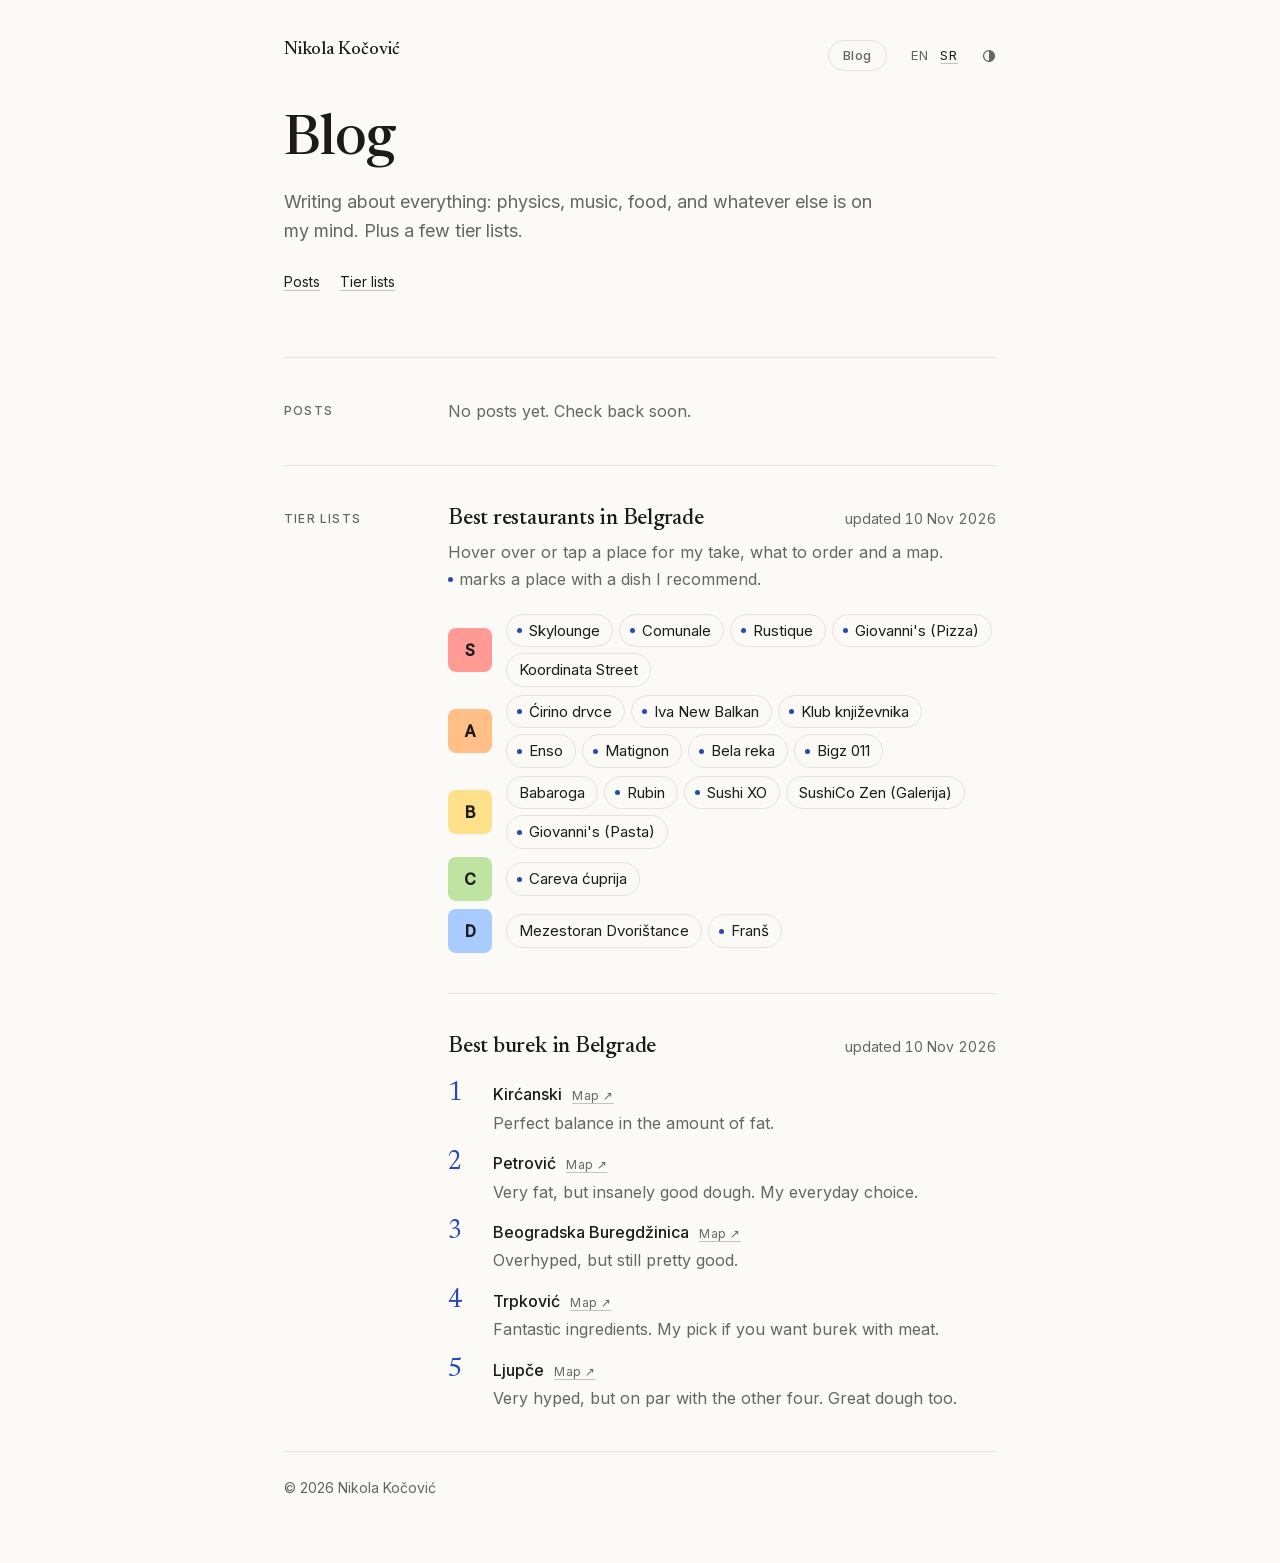
==== commit 936afc4a: "Competitions before Experience, tighter About, structured data, sitemap, one-line tier note Co-Autho" ====
--- a/blog/index.html
+++ b/blog/index.html
@@ -6,7 +6,9 @@
   <title>Blog — Nikola Kočović</title>
   <meta name="description" content="Nikola Kočović's blog: physics, music, food and everything else, plus tier lists.">
   <meta name="blog-base" content="./">
-  <link rel="alternate" hreflang="sr-Latn" href="../sr/blog/">
+  <link rel="canonical" href="https://nkocovic.github.io/blog/">
+  <link rel="alternate" hreflang="en" href="https://nkocovic.github.io/blog/">
+  <link rel="alternate" hreflang="sr-Latn" href="https://nkocovic.github.io/sr/blog/">
   <!-- link preview shown when the page is shared -->
   <meta property="og:type" content="website">
   <meta property="og:site_name" content="Nikola Kočović">
@@ -17,7 +19,7 @@
   <meta property="og:image" content="https://nkocovic.github.io/og.png">
   <meta name="twitter:card" content="summary_large_image">
   <link rel="icon" href="../favicon.svg" type="image/svg+xml">
-  <link rel="stylesheet" href="../style.css?v=20261111b">
+  <link rel="stylesheet" href="../style.css?v=20261112">
   <script>
     // the theme picked with the light/dark switch, if any, before the first paint
     try { var t = localStorage.getItem('theme'); if (t) document.documentElement.dataset.theme = t; } catch (err) {}
@@ -33,8 +35,8 @@
       if (e.viewTransition) e.viewTransition.ready.catch(function () {});
     });
   </script>
-  <script src="../site.js?v=20261111b" defer></script>
-  <script src="blog.js?v=20261111b" defer></script>
+  <script src="../site.js?v=20261112" defer></script>
+  <script src="blog.js?v=20261112" defer></script>
 </head>
 <body>
   <main class="page">
--- a/style.css
+++ b/style.css
@@ -827,25 +827,21 @@
   color: var(--muted);
 }
 
-/* what the dot on a place means */
+/* what the dot on a place means: the end of the note line */
 .tier-legend {
-  display: flex;
-  align-items: center;
-  gap: 8px;
-  margin: 4px 0 0;
-  font-size: 0.8125rem;
-  color: var(--muted);
+  white-space: nowrap;
 }
 
 .tier-legend::before {
   content: "";
-  flex: none;
+  display: inline-block;
   width: 5px;
   height: 5px;
+  margin: 0 6px 2px 0;
   border-radius: 50%;
   background: var(--accent);
-}
-
+  vertical-align: middle;
+}
 .tier-empty {
   color: var(--underline);
 }
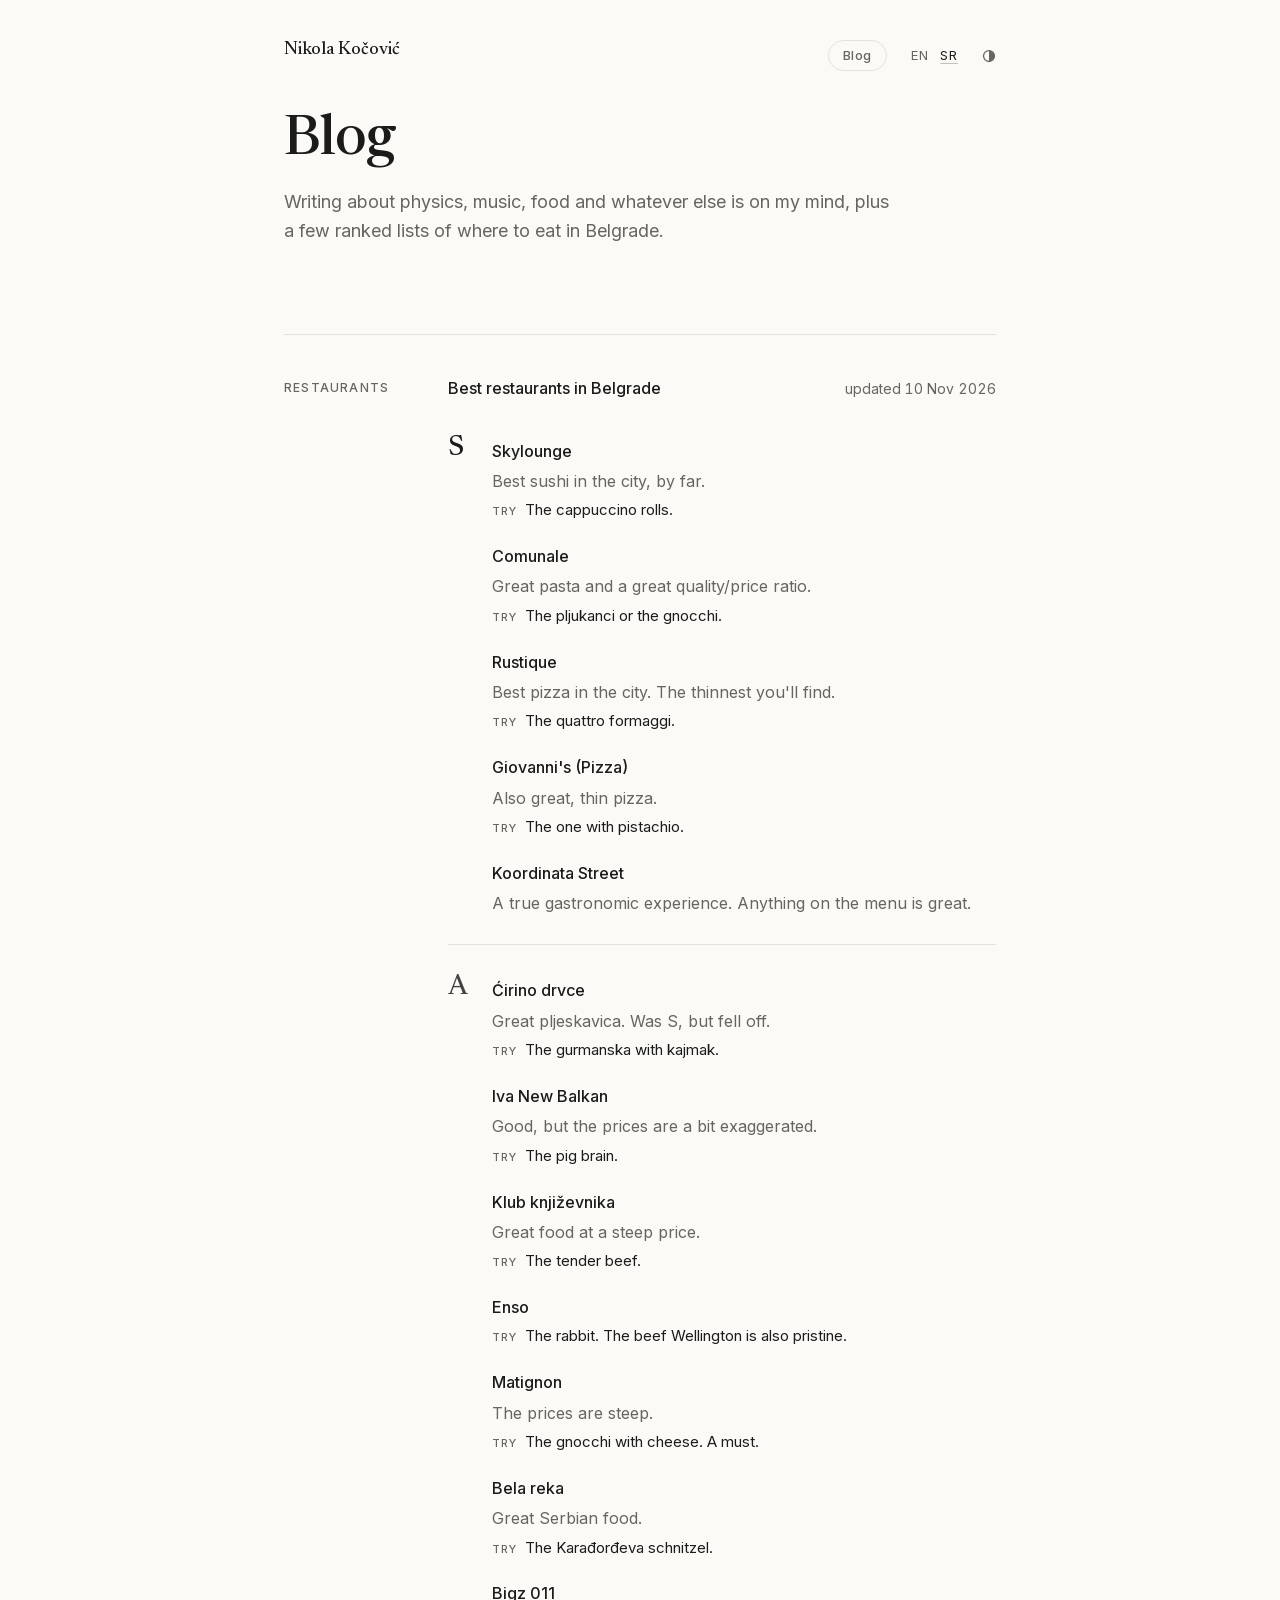
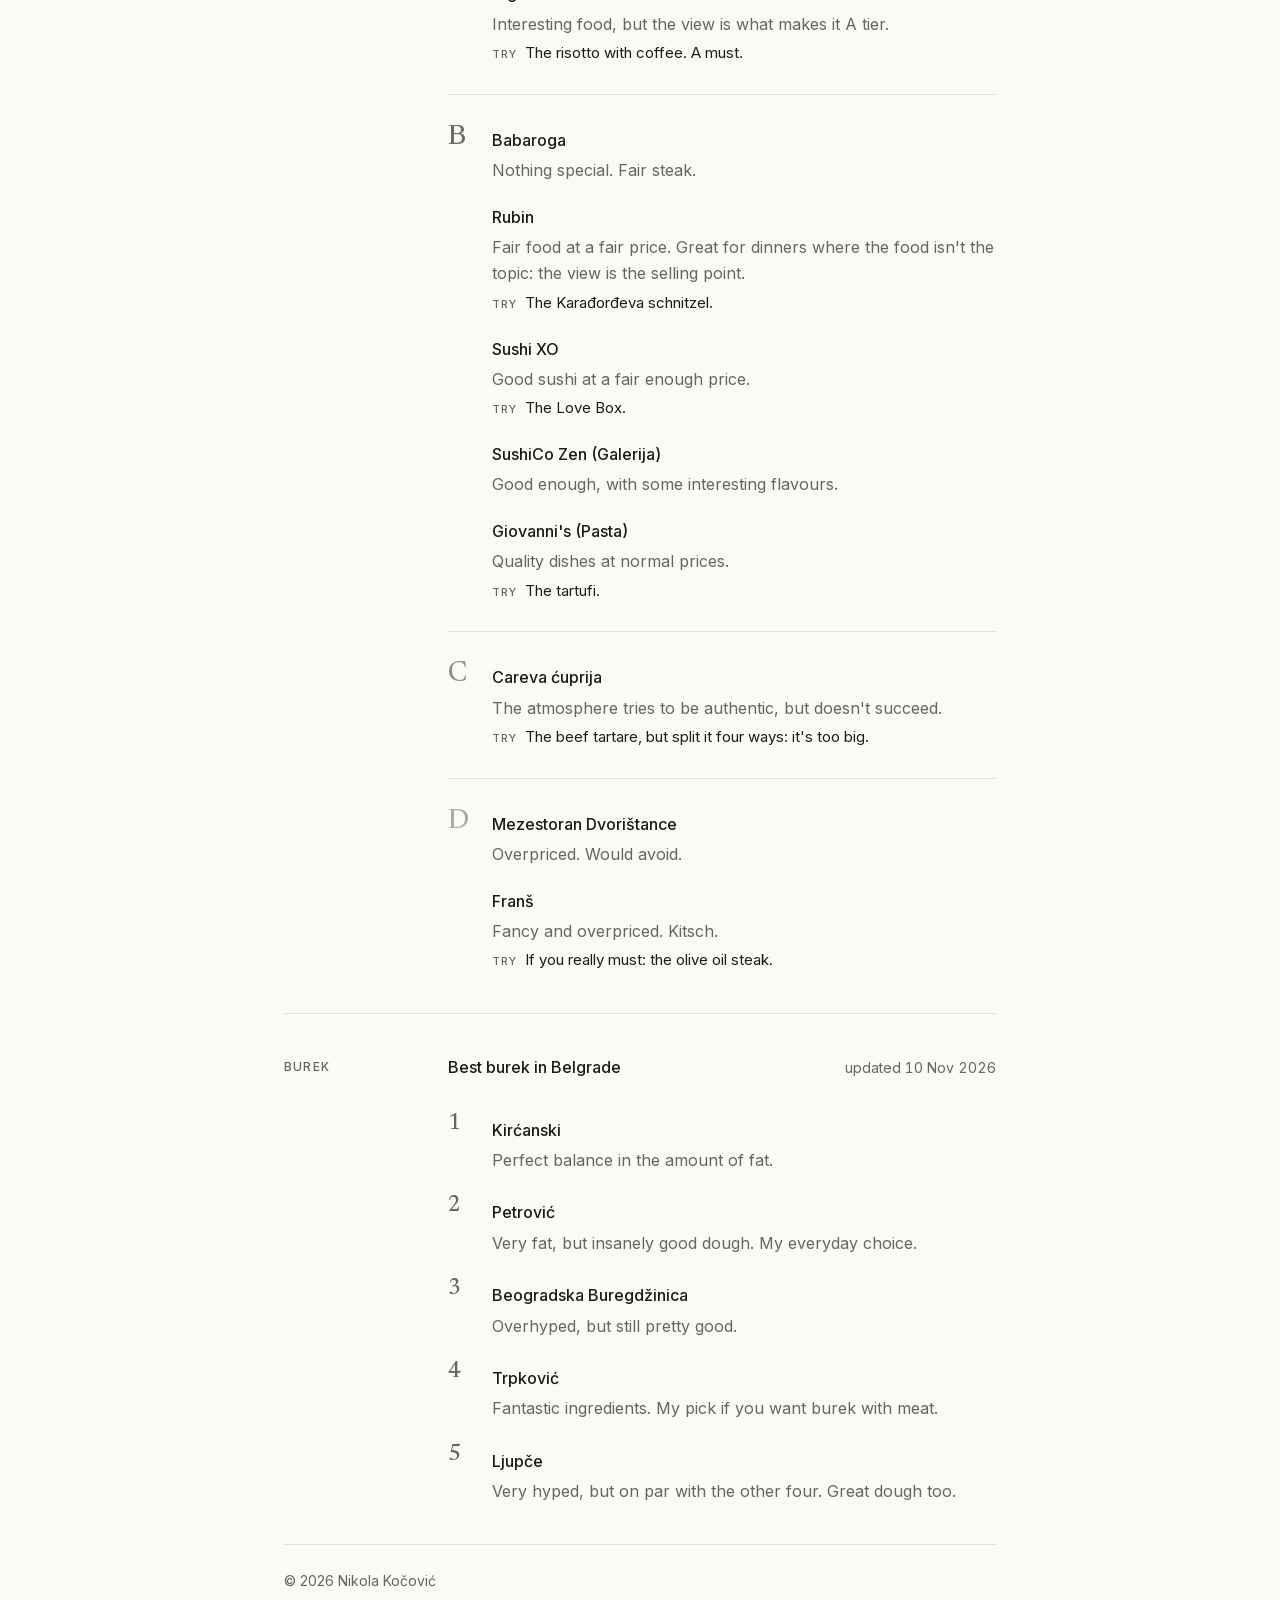
==== commit e5d7c801: "Blog: tier lists rebuilt in the home page's style; empty Posts section hidden Co-Authored-By: Claude" ====
--- a/blog/index.html
+++ b/blog/index.html
@@ -19,7 +19,7 @@
   <meta property="og:image" content="https://nkocovic.github.io/og.png">
   <meta name="twitter:card" content="summary_large_image">
   <link rel="icon" href="../favicon.svg" type="image/svg+xml">
-  <link rel="stylesheet" href="../style.css?v=20261112">
+  <link rel="stylesheet" href="../style.css?v=20261112d">
   <script>
     // the theme picked with the light/dark switch, if any, before the first paint
     try { var t = localStorage.getItem('theme'); if (t) document.documentElement.dataset.theme = t; } catch (err) {}
@@ -35,8 +35,8 @@
       if (e.viewTransition) e.viewTransition.ready.catch(function () {});
     });
   </script>
-  <script src="../site.js?v=20261112" defer></script>
-  <script src="blog.js?v=20261112" defer></script>
+  <script src="../site.js?v=20261112d" defer></script>
+  <script src="blog.js?v=20261112d" defer></script>
 </head>
 <body>
   <main class="page">
@@ -50,8 +50,7 @@
       </nav>
       <a class="home-link" href="../">Nikola Kočović</a>
       <h1>Blog</h1>
-      <p class="lede">Writing about everything: physics, music, food, and whatever else is on my mind. Plus a few tier lists.</p>
-      <p class="jump-links"><a href="#posts">Posts</a><a href="#tierlists">Tier lists</a></p>
+      <p class="lede">Writing about physics, music, food and whatever else is on my mind, plus a few ranked lists of where to eat in Belgrade.</p>
     </header>
 
     <section id="posts">
@@ -62,11 +61,8 @@
       </div>
     </section>
 
-    <!-- Tier lists: all the data is in tierlists.json (see README.md) -->
-    <section id="tierlists">
-      <h2>Tier lists</h2>
-      <div class="tierlists" id="tierlists-box"></div>
-    </section>
+    <!-- Tier lists: one section per list, built by blog.js from tierlists.json (see README.md) -->
+    <div id="tierlists"></div>
 
     <footer class="footer">
       <span>&copy; 2026 Nikola Kočović</span>
--- a/style.css
+++ b/style.css
@@ -530,49 +530,6 @@
   padding: 4px 0;
 }
 
-/* ---------- Ranked lists (1, 2, 3...) on the blog ---------- */
-.ranked {
-  display: grid;
-  gap: 14px;
-  margin: 20px 0 0;
-  padding: 0;
-  list-style: none;
-}
-
-.rank {
-  display: grid;
-  grid-template-columns: 2.2rem 1fr;
-  align-items: baseline;
-  gap: 10px;
-  animation: rise 0.6s var(--ease-out) both;
-  animation-delay: calc(var(--i, 0) * 60ms);
-}
-
-.js section:not(.is-in) .rank {
-  animation-play-state: paused;
-}
-
-.rank-n {
-  font-family: var(--serif);
-  font-size: 1.6rem;
-  line-height: 1;
-  color: var(--accent);
-  font-variant-numeric: lining-nums;
-}
-
-.rank-body {
-  display: grid;
-  gap: 2px;
-}
-
-.rank-name {
-  font-weight: 500;
-}
-
-.rank-note {
-  color: var(--muted);
-}
-
 /* ---------- Home: blog teaser and arrow links ---------- */
 .teaser {
   margin: 0;
@@ -610,35 +567,17 @@
   transform: translateX(4px);
 }
 
-/* ---------- Tier lists (on the blog page) ---------- */
-.tierlist + .tierlist {
-  margin-top: 40px;
-  padding-top: 40px;
-  border-top: 1px solid var(--rule);
-}
-
-/* the rows slide in once the section has scrolled into view */
-.js section:not(.is-in) .tier {
-  animation-play-state: paused;
-}
-
-.tierlist-head {
-  display: flex;
-  justify-content: space-between;
-  align-items: baseline;
-  gap: 16px;
-}
-
-.tierlist h3 {
+/* ---------- Tier lists (on the blog page, built by blog.js) ----------
+   Laid out like the home page: the list's label on the left, then its places as plain entries,
+   grouped under a large serif tier letter (or rank) in the margin. */
+section[hidden] {
+  display: none;
+}
+
+.tierlist-head h3 {
   margin: 0;
-  padding: 0;
-  font-family: var(--serif);
-  font-size: 1.375rem;
+  font-size: 1rem;
   font-weight: 500;
-  letter-spacing: -0.01em;
-  line-height: 1.25;
-  text-transform: none;
-  color: var(--text);
 }
 
 .tierlist-note {
@@ -647,203 +586,91 @@
   color: var(--muted);
 }
 
-.tiers {
-  display: grid;
-  gap: 8px;
-  margin-top: 22px;
-}
-
-.tier {
+.tier-group {
   display: grid;
   grid-template-columns: 44px 1fr;
-  gap: 14px;
-  align-items: center;
-  min-height: 44px;
-  animation: rise 0.6s var(--ease-out) both;
-  animation-delay: calc(var(--i, 0) * 55ms);
-}
-
-.tier-label {
-  display: grid;
-  place-items: center;
-  width: 44px;
-  height: 44px;
-  border-radius: 8px;
-  background: var(--tier, #c9c6be);
-  color: #1b1b19;
-  font-weight: 600;
-}
-
-.tier[data-tier="S"] { --tier: #ff9b94; }
-.tier[data-tier="A"] { --tier: #ffbf86; }
-.tier[data-tier="B"] { --tier: #ffe08a; }
-.tier[data-tier="C"] { --tier: #bfe3a0; }
-.tier[data-tier="D"] { --tier: #a9cbff; }
-.tier[data-tier="E"] { --tier: #cdb8f5; }
-.tier[data-tier="F"] { --tier: #c9c6be; }
-
-.tier-items {
-  display: flex;
-  flex-wrap: wrap;
-  gap: 6px;
-  margin: 0;
-  padding: 0;
-  list-style: none;
-}
-
-.tier-item {
-  display: inline-block;
-  padding: 6px 12px;
-  border: 1px solid var(--rule);
-  border-radius: 999px;
+  align-items: start;
+  margin-top: 32px;
+}
+
+.tier-group + .tier-group {
+  padding-top: 28px;
+  border-top: 1px solid var(--rule);
+  margin-top: 28px;
+}
+
+/* ranks: one place each, so no rule between them */
+.tier-group:has(.is-rank) + .tier-group:has(.is-rank) {
+  padding-top: 0;
+  margin-top: 22px;
+  border-top: 0;
+}
+
+.tier-mark {
+  font-family: var(--serif);
+  font-size: 1.75rem;
+  font-weight: 500;
+  line-height: 1;
+  color: var(--text);
+}
+
+/* each tier a little quieter than the one above it */
+.tier-group[data-tier="A"] .tier-mark { color: color-mix(in srgb, var(--text) 82%, var(--bg)); }
+.tier-group[data-tier="B"] .tier-mark { color: color-mix(in srgb, var(--text) 64%, var(--bg)); }
+.tier-group[data-tier="C"] .tier-mark { color: color-mix(in srgb, var(--text) 48%, var(--bg)); }
+.tier-group[data-tier="D"] .tier-mark,
+.tier-group[data-tier="E"] .tier-mark,
+.tier-group[data-tier="F"] .tier-mark { color: color-mix(in srgb, var(--text) 36%, var(--bg)); }
+
+.tier-mark.is-rank {
+  font-size: 1.375rem;
+  color: var(--muted);
+}
+
+.places {
+  gap: 20px;
+  padding-top: 4px;
+}
+
+.place-map {
+  text-decoration: none;
+  transition: color 0.3s ease;
+}
+
+.place-map:hover,
+.place-map:focus-visible {
+  color: var(--text);
+}
+
+/* with a mouse, a place's map link appears when you point at it (on touch it is always there) */
+@media (hover: hover) {
+  .place-map {
+    opacity: 0;
+    transition: opacity 0.3s ease, color 0.3s ease;
+  }
+
+  .place:hover .place-map,
+  .place-map:focus-visible {
+    opacity: 1;
+  }
+}
+
+.entries .place-try {
+  color: var(--text);
   font-size: 0.9375rem;
-  line-height: 1.3;
-  text-decoration: none;
-  transition: border-color 0.2s ease, transform 0.35s var(--ease-out), color 0.2s ease;
-}
-
-a.tier-item:hover,
-a.tier-item:focus-visible {
-  border-color: currentColor;
-  transform: translateY(-1px);
-}
-
-/* a place's bubble: my take, then what to order ("Try"), shown on hover, focus or tap */
-.tier-item.has-tip {
-  position: relative;
-  cursor: help;
-  outline: none;
-}
-
-a.tier-item.has-tip {
-  cursor: pointer;
-}
-
-/* a small dot marks places with a dish recommendation */
-.tier-item.has-try::before {
-  content: "";
-  display: inline-block;
-  width: 5px;
-  height: 5px;
-  margin: 0 7px 2px -2px;
-  border-radius: 50%;
-  background: var(--accent);
-  vertical-align: middle;
-}
-
-.tier-item .tip {
-  display: grid;
-  gap: 6px;
-  position: absolute;
-  left: 0;
-  bottom: calc(100% + 10px);
-  z-index: 5;
-  width: max-content;
-  max-width: min(260px, 72vw);
-  padding: 8px 12px;
-  border-radius: 10px;
-  background: var(--text);
-  color: var(--bg);
-  font-size: 0.8125rem;
-  line-height: 1.45;
-  text-align: left;
-  white-space: normal;
-  pointer-events: none;
-  cursor: default;
-  opacity: 0;
-  transform: translateY(4px) scale(0.98);
-  transform-origin: bottom left;
-  transition: opacity 0.2s ease, transform 0.3s var(--ease-out);
-}
-
-.tier-item.tip-right .tip {
-  left: auto;
-  right: 0;
-  transform-origin: bottom right;
-}
-
-/* the "Try" line: what to order, set apart from the note */
-.tip-note + .tip-try {
-  padding-top: 6px;
-  border-top: 1px solid color-mix(in srgb, var(--bg) 25%, transparent);
-}
-
-.tip-try b {
-  margin-right: 4px;
+}
+
+.place-try-label {
+  margin-right: 8px;
   font-size: 0.6875rem;
-  font-weight: 600;
-  letter-spacing: 0.08em;
+  font-weight: 500;
+  letter-spacing: 0.1em;
   text-transform: uppercase;
-  color: color-mix(in srgb, var(--accent) 55%, var(--bg));
-}
-
-.tier-item.has-tip:hover,
-.tier-item.has-tip:focus-visible,
-.tier-item.has-tip:focus {
-  border-color: currentColor;
-}
-
-.tier-item.has-tip:hover .tip,
-.tier-item.has-tip:focus .tip,
-.tier-item.has-tip:focus-within .tip {
-  opacity: 1;
-  transform: none;
-  pointer-events: auto;
-}
-
-/* bridges the gap between a place and its bubble, so the pointer can reach the map link */
-.tier-item .tip::after {
-  content: "";
-  position: absolute;
-  left: 0;
-  right: 0;
-  top: 100%;
-  height: 12px;
-}
-
-.tip-map,
-.rank-map {
-  font-size: 0.75rem;
-  letter-spacing: 0.04em;
-  white-space: nowrap;
-}
-
-.tip-map {
-  justify-self: start;
-  color: inherit;
-  opacity: 0.7;
-  text-decoration-color: currentColor;
-  transition: opacity 0.2s ease;
-}
-
-.tip-map:hover,
-.tip-map:focus-visible {
-  opacity: 1;
-}
-
-.rank-map {
-  margin-left: 10px;
-  font-weight: 400;
-  color: var(--muted);
-}
-
-/* what the dot on a place means: the end of the note line */
-.tier-legend {
-  white-space: nowrap;
-}
-
-.tier-legend::before {
-  content: "";
-  display: inline-block;
-  width: 5px;
-  height: 5px;
-  margin: 0 6px 2px 0;
-  border-radius: 50%;
-  background: var(--accent);
-  vertical-align: middle;
-}
-.tier-empty {
-  color: var(--underline);
+  color: var(--muted);
+}
+
+.place-empty {
+  color: var(--muted);
 }
 
 /* ---------- Sushi conveyor (home page header, side view) ----------
@@ -1050,376 +877,37 @@
   100% { transform: none; }
 }
 
-/* easter egg: with every letter fed, the name becomes the Euler–Lagrange equation */
-.site-name.is-leaving .ch,
-.site-name.is-leaving .eq-bit {
-  animation: drift-away 0.6s var(--ease-in-out) both;
+/* easter egg: with every letter fed, a little wave runs through the name (sushi.js)... */
+.site-name .ch.is-cheering {
+  animation: cheer 0.7s var(--ease-out) both;
   animation-delay: calc(var(--i, 0) * 35ms);
 }
 
-@keyframes drift-away {
-  to { opacity: 0; transform: translateY(-14px) rotate(-8deg) scale(0.9); filter: blur(3px); }
-}
-
-.site-name.is-back .ch {
-  animation: rise 0.7s var(--ease-out) both;
-  animation-delay: calc(var(--i, 0) * 40ms);
-}
-
-.site-name.is-equation {
-  position: relative;
+@keyframes cheer {
+  0% { transform: none; color: var(--accent); }
+  35% { transform: translateY(-7px); color: var(--accent); }
+  100% { transform: none; }
+}
+
+/* ...and the message slides open under it */
+.intro > .egg-note {
+  margin: 0 0 14px;
+  overflow: hidden;
+  font-size: 0.9375rem;
+  color: var(--accent);
   cursor: pointer;
-}
-
-.site-name.is-orbiting .ch {
-  transition: none;
-  will-change: transform, opacity;
-}
-
-/* the moment the letters collapse: a soft burst of light */
-.eq-flash {
-  position: absolute;
-  left: 50%;
-  top: 50%;
-  width: 1.4em;
-  height: 1.4em;
-  margin: -0.7em 0 0 -0.7em;
-  border-radius: 50%;
-  background: radial-gradient(circle, var(--accent) 0%, transparent 65%);
-  pointer-events: none;
-  animation: eq-flash 0.9s var(--ease-out) both;
-}
-
-@keyframes eq-flash {
-  0% { transform: scale(0.1); opacity: 1; }
-  100% { transform: scale(3.2); opacity: 0; }
-}
-
-/* Hamilton's equations: q̇ = {q, ℋ}, ṗ = {p, ℋ}, beside a phase portrait */
-.eq {
-  display: inline-flex;
-  align-items: center;
-  gap: 0.4em;
-  white-space: nowrap;
-}
-
-.eq-lines {
-  display: inline-flex;
-  flex-direction: column;
-  gap: 0.02em;
-  font-size: 0.6em;
-  line-height: 1.15;
-}
-
-.eq-line {
-  display: inline-flex;
-  align-items: baseline;
-}
-
-.eq-bit {
-  display: inline-block;
-  animation: write-in 0.9s var(--ease-out) both;
-  animation-delay: calc(60ms + var(--i, 0) * 55ms);
-}
-
-@keyframes write-in {
-  from { opacity: 0; transform: translateY(6px); }
-}
-
-.eq-var {
-  font-style: italic;
-}
-
-.eq-op {
-  margin: 0 0.28em;
-  color: var(--muted);
-}
-
-.eq-brace {
-  color: var(--muted);
-  font-weight: 400;
-}
-
-.eq-comma {
-  margin-right: 0.22em;
-  color: var(--muted);
-}
-
-.eq-ham {
-  font-style: italic;
-  color: var(--accent);
-}
-
-.eq-phase svg {
-  display: block;
-  width: 1.7em;
-  height: auto;
-  overflow: visible;
-}
-
-.ph-axis {
-  fill: none;
-  stroke: var(--underline);
-  stroke-width: 0.8;
-  stroke-linecap: round;
-}
-
-.ph-label {
-  font: italic 7px var(--serif);
-  fill: var(--muted);
-}
-
-/* the orbit draws itself, then the point (with a fading tail) starts moving along it */
-.ph-orbit {
-  fill: none;
-  stroke: var(--muted);
-  stroke-width: 1;
-  stroke-dasharray: 100;
-  stroke-dashoffset: 100;
-  animation: ph-draw 1.1s var(--ease-in-out) 1.7s forwards;
-}
-
-@keyframes ph-draw {
-  to { stroke-dashoffset: 0; }
-}
-
-.ph-dot {
-  fill: var(--accent);
+  transition: height 0.6s var(--ease-in-out), opacity 0.4s ease;
+  animation: note-in 0.7s var(--ease-out) both 0.25s;
+}
+
+.intro > .egg-note.is-leaving {
   opacity: 0;
-  animation: ph-show 0.4s ease forwards;
-  animation-delay: var(--d);
-}
-
-@keyframes ph-show {
-  to { opacity: var(--o, 1); }
-}
-
-/* initials easter egg: N becomes the Boltzmann law, K becomes curvature (sushi.js) */
-.egg-layer {
-  position: fixed;
-  inset: 0;
-  z-index: 60;
-  pointer-events: none;
-}
-
-.egg-ch {
-  position: absolute;
-  display: block;
-  text-align: center;
-  white-space: pre;
-  transform-origin: 50% 50%;
-  will-change: transform, opacity;
-}
-
-/* N and K: on top of the letters they swallow, in the accent colour */
-.egg-ch.is-initial {
-  z-index: 1;
-  color: var(--accent) !important;
-}
-
-/* N's copy lands exactly on the real N, so it just fades rather than blurring */
-.egg-ch.is-gone.is-same {
-  filter: none;
-  transition: opacity 0.35s ease;
-}
-
-/* the real N appears only as its flying copy touches down */
-.site-name .eq-init-n {
-  opacity: 0;
-  transition: opacity 0.35s ease;
-}
-
-.site-name.n-landed .eq-init-n {
-  opacity: 1;
-}
-
-.egg-ch.is-gone {
-  transition: opacity 0.45s ease;
-  opacity: 0 !important;
-}
-
-.site-name.is-pending .eq-bit,
-.site-name.is-pending .eq-init {
-  opacity: 0;
-  animation: none;
-}
-
-.eq-grid {
-  display: inline-grid;
-  grid-template-columns: auto auto;
-  align-items: center;
-  column-gap: 0.5em;
-  row-gap: 0.1em;
-  font-size: 0.6em;
-  line-height: 1.2;
-  white-space: nowrap;
-}
-
-.eq-formula {
-  display: inline-flex;
-  align-items: center;
-}
-
-.eq-init {
-  display: inline-block;
-  font-style: italic;
-  color: var(--accent);
-}
-
-.site-name:not(.is-pending) .eq-init-k {
-  animation: init-in 0.7s var(--ease-out) both;
-}
-
-@keyframes init-in {
-  from { opacity: 0; }
-}
-
-.eq-sub {
-  font-size: 0.55em;
-  vertical-align: -0.3em;
-  font-style: normal;
-}
-
-.eq-e {
-  margin-left: 0.1em;
-}
-
-.eq-sup {
-  align-self: flex-start;
-  margin-top: -0.1em;
-  font-size: 0.52em;
-  font-style: italic;
-}
-
-.eq-sup .eq-sub {
-  font-size: 0.75em;
-}
-
-.eq-frac {
-  display: inline-flex;
-  flex-direction: column;
-  align-items: center;
-  font-size: 0.62em;
-  line-height: 1.15;
-  font-style: italic;
-}
-
-.eq-num {
-  padding: 0 0.2em 0.06em;
-  border-bottom: 0.07em solid currentColor;
-}
-
-.eq-den {
-  padding-top: 0.06em;
-}
-
-.eq-frac-k {
-  font-size: 0.6em;
-  line-height: 1.3;
-}
-
-.eq-frac-k .eq-num {
-  padding-bottom: 0.1em;
-}
-
-.eq-frac-k .eq-den {
-  padding: 0.12em 0.1em 0;
-}
-
-.eq-frac-k .eq-num,
-.eq-frac-k .eq-den {
-  font-style: italic;
-}
-
-.eq-pow {
-  margin-left: 0.04em;
-  font-size: 0.62em;
-  font-style: normal;
-  vertical-align: 0.6em;
-  line-height: 0;
-}
-
-.eq-pow:last-child {
-  margin-left: 0.1em;
-}
-
-.eq-graph svg {
-  display: block;
-  width: 2.3em;
-  height: auto;
-  overflow: visible;
-}
-
-.g-curve {
-  fill: none;
-  stroke: var(--muted);
-  stroke-width: 1.1;
-  stroke-linecap: round;
-  stroke-linejoin: round;
-  stroke-dasharray: 100;
-  stroke-dashoffset: 100;
-  animation: ph-draw 1.2s var(--ease-in-out) 0.6s forwards;
-}
-
-.g-fill {
-  fill: var(--accent);
-  opacity: 0;
-  animation: g-fill 0.9s ease 1.6s forwards;
-}
-
-@keyframes g-fill {
-  to { opacity: 0.12; }
-}
-
-.osc {
-  fill: none;
-  stroke: var(--accent);
-  stroke-width: 0.8;
-}
-
-.osc-r {
-  stroke: var(--accent);
-  stroke-width: 0.6;
-  stroke-dasharray: 1.5 1.5;
-}
-
-.osc-p {
-  fill: var(--accent);
-}
-
-/* going back: everything but N and kappa fades out quietly */
-.site-name.is-clearing .eq-bit {
-  animation: none;
-  opacity: 0;
-  transform: translateY(4px);
-  transition: opacity 0.3s ease, transform 0.3s ease;
-}
-
-.intro > .egg-note.is-clearing {
-  animation: none;
-  opacity: 0;
-  transition: opacity 0.3s ease;
-}
-
-/* the real letters wait, invisible, while their copies flow into place */
-.site-name.is-restoring .ch {
-  opacity: 0;
-}
-
-.egg-ch.is-initial.is-cooling {
-  color: var(--text) !important;
-  transition: color 0.45s ease;
-}
-
-.intro > .egg-note {
-  margin: 0 0 18px;
-  font-size: 0.875rem;
-  color: var(--accent);
-  animation: write-in 0.8s var(--ease-out) both 1s;
-}
-
-.intro > .egg-note.is-leaving {
-  animation: drift-away 0.4s var(--ease-in-out) both;
+  margin-bottom: 0;
+  transition: height 0.5s var(--ease-in-out), opacity 0.25s ease, margin-bottom 0.5s var(--ease-in-out);
+}
+
+@keyframes note-in {
+  from { opacity: 0; transform: translateY(-4px); }
 }
 
 /* ---------- Small easter eggs (site.js) ---------- */
@@ -1860,6 +1348,49 @@
   background: var(--code-bg);
 }
 
+/* Desktop header: two columns. Name, intro line, links (and the easter-egg message) on the left;
+   on the right the portrait level with the name, and the sushi belt level with the links. */
+@media (min-width: 641px) {
+  .intro {
+    display: grid;
+    grid-template-columns: minmax(0, 1fr) auto;
+    column-gap: 48px;
+  }
+
+  .intro > * {
+    grid-column: 1;
+  }
+
+  .intro > .portrait {
+    position: static;
+    grid-column: 2;
+    grid-row: 1 / span 2;
+    justify-self: end;
+    align-self: start;
+  }
+
+  /* the links and the belt share the last row, whatever comes above them */
+  .intro > .links {
+    grid-row: 20;
+    align-self: center;
+  }
+
+  .intro > .sushi-toy {
+    position: relative;
+    grid-column: 2;
+    grid-row: 20;
+    justify-self: end;
+    align-self: center;
+    margin: 0;
+  }
+
+  /* the hint floats to the belt's left, so it never widens the column */
+  .intro > .sushi-toy .sushi-hint {
+    position: absolute;
+    right: calc(100% + 14px);
+  }
+}
+
 .portrait img {
   display: block;
   width: 100%;
@@ -1867,16 +1398,7 @@
   object-fit: cover;
 }
 
-/* the intro line keeps clear of the portrait */
-.portrait ~ .lede {
-  max-width: min(34em, 100% - 152px);
-}
-
 @media (max-width: 640px) {
-  .portrait ~ .lede {
-    max-width: 34em;
-  }
-
   /* phones: a smaller portrait, still to the right of the name */
   .portrait {
     top: 58px;
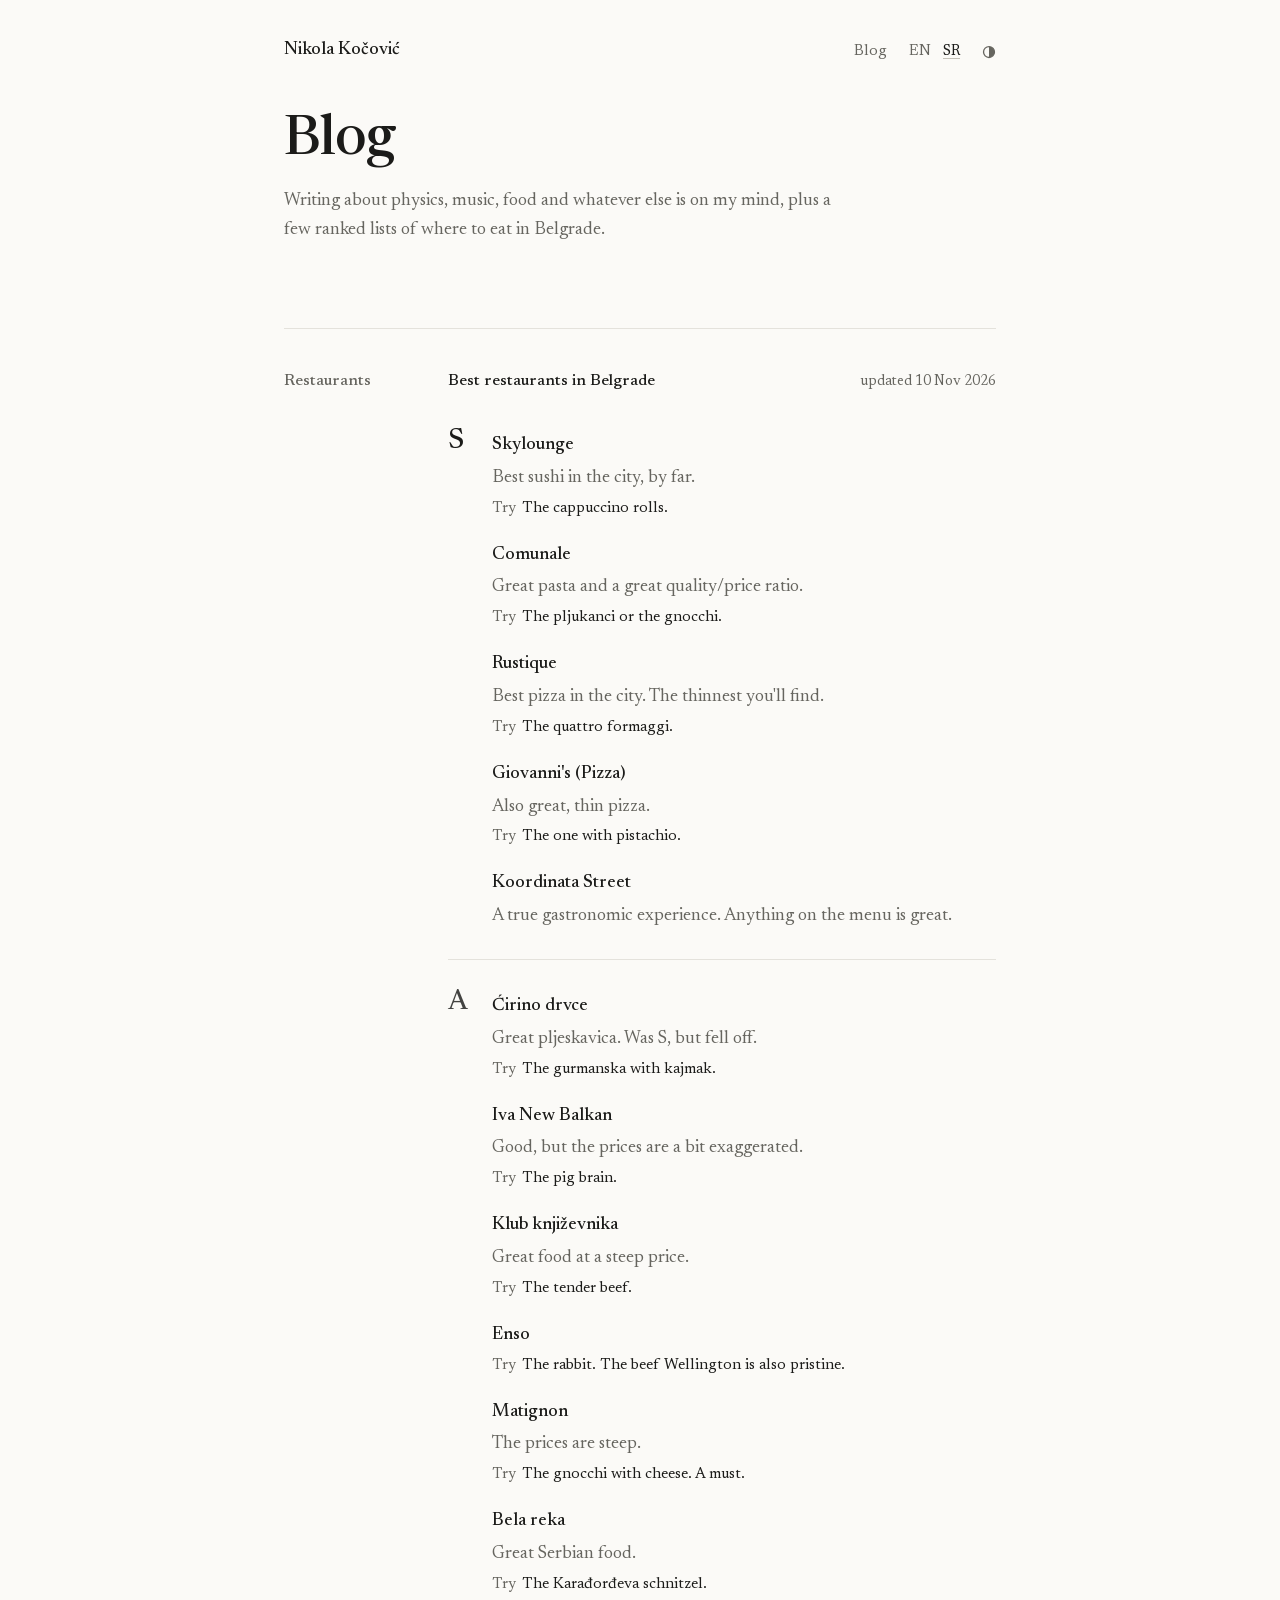
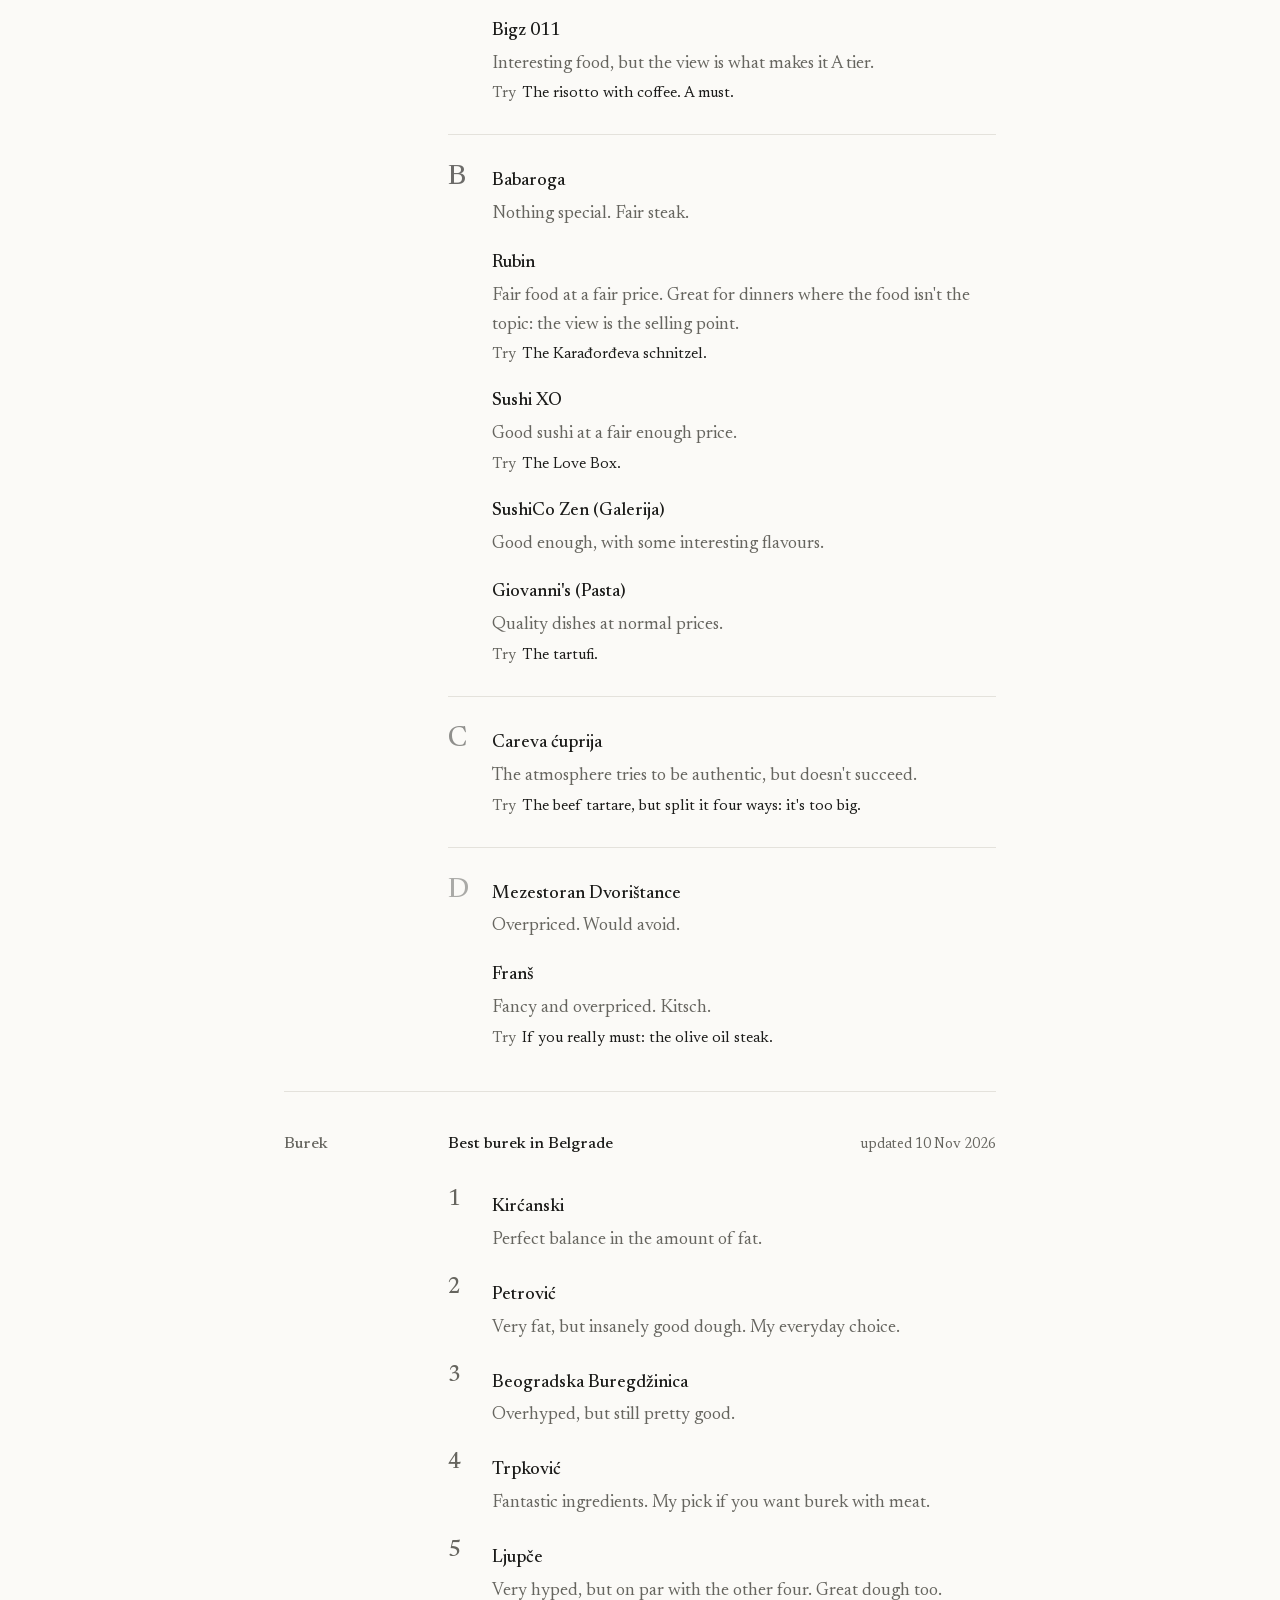
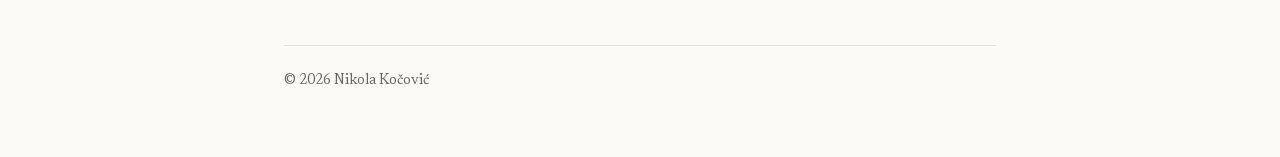
==== commit 7324daf0: "Simpler, more academic look: serif throughout, plain headings and links, no load animations Co-Autho" ====
--- a/blog/index.html
+++ b/blog/index.html
@@ -19,7 +19,7 @@
   <meta property="og:image" content="https://nkocovic.github.io/og.png">
   <meta name="twitter:card" content="summary_large_image">
   <link rel="icon" href="../favicon.svg" type="image/svg+xml">
-  <link rel="stylesheet" href="../style.css?v=20261112d">
+  <link rel="stylesheet" href="../style.css?v=20261122">
   <script>
     // the theme picked with the light/dark switch, if any, before the first paint
     try { var t = localStorage.getItem('theme'); if (t) document.documentElement.dataset.theme = t; } catch (err) {}
@@ -28,15 +28,21 @@
     // Arriving from another page of the site: skip the header's load animation, the page fade covers it.
     addEventListener('pagereveal', function (e) {
       if (!e.viewTransition) return;
-      e.viewTransition.ready.catch(function () {}); // a skipped transition (e.g. a quick second click) is fine
+      // a skipped or aborted transition (e.g. a quick second click) is fine: keep it out of the console
+      e.viewTransition.ready.catch(function () {});
+      e.viewTransition.finished.catch(function () {});
+      e.viewTransition.updateCallbackDone.catch(function () {});
       document.documentElement.classList.add('no-intro');
     });
     addEventListener('pageswap', function (e) {
-      if (e.viewTransition) e.viewTransition.ready.catch(function () {});
+      if (!e.viewTransition) return;
+      e.viewTransition.ready.catch(function () {});
+      e.viewTransition.finished.catch(function () {});
+      e.viewTransition.updateCallbackDone.catch(function () {});
     });
   </script>
-  <script src="../site.js?v=20261112d" defer></script>
-  <script src="blog.js?v=20261112d" defer></script>
+  <script src="../site.js?v=20261122" defer></script>
+  <script src="blog.js?v=20261122" defer></script>
 </head>
 <body>
   <main class="page">
--- a/style.css
+++ b/style.css
@@ -106,9 +106,9 @@
   margin: 0;
   background: var(--bg);
   color: var(--text);
-  font-family: var(--sans);
-  font-size: 16px;
-  line-height: 1.65;
+  font-family: var(--serif);
+  font-size: 18px;
+  line-height: 1.6;
   -webkit-font-smoothing: antialiased;
   -moz-osx-font-smoothing: grayscale;
   text-rendering: optimizeLegibility;
@@ -174,8 +174,8 @@
 .lede {
   font-size: 1.125rem;
   color: var(--muted);
-  max-width: 34em;
-  margin: 0 0 24px;
+  max-width: 32em;
+  margin: 0 0 20px;
 }
 
 .links {
@@ -194,9 +194,8 @@
   right: 24px;
   display: flex;
   align-items: center;
-  gap: 24px;
-  font-size: 0.8125rem;
-  letter-spacing: 0.06em;
+  gap: 22px;
+  font-size: 0.9375rem;
   view-transition-name: top-nav;
 }
 
@@ -210,28 +209,6 @@
   text-decoration: none;
 }
 
-/* the Blog link is a pill so it stands out from the language switch */
-.top-nav .nav-blog {
-  padding: 4px 14px;
-  border: 1px solid var(--text);
-  border-radius: 999px;
-  font-weight: 500;
-  letter-spacing: 0.04em;
-  text-decoration: none;
-  transition: background-color 0.25s ease, color 0.25s ease, border-color 0.25s ease;
-}
-
-.top-nav .nav-blog:hover,
-.top-nav .nav-blog:focus-visible {
-  background: var(--text);
-  color: var(--bg);
-}
-
-.top-nav .nav-blog[aria-current] {
-  border-color: var(--rule);
-  background: none;
-  color: var(--muted);
-}
 
 /* small name, top left, on the blog pages */
 .home-link {
@@ -254,11 +231,9 @@
 
 h2 {
   margin: 0;
-  padding-top: 3px;
-  font-size: 0.75rem;
+  font-size: 1rem;
   font-weight: 500;
-  letter-spacing: 0.1em;
-  text-transform: uppercase;
+  line-height: inherit;
   color: var(--muted);
 }
 
@@ -314,15 +289,10 @@
 
 .tag {
   display: inline-block;
-  margin-left: 8px;
-  padding: 0 5px;
-  border: 1px solid var(--rule);
-  border-radius: 4px;
-  font-size: 0.6875rem;
+  margin-left: 6px;
+  font-size: 0.875rem;
   font-weight: 400;
-  letter-spacing: 0.08em;
-  color: var(--muted);
-  vertical-align: 2px;
+  color: var(--muted);
 }
 
 .empty {
@@ -550,7 +520,6 @@
   flex-wrap: wrap;
   gap: 8px 28px;
   margin: 0;
-  font-weight: 500;
 }
 
 .cta-links a {
@@ -661,11 +630,7 @@
 }
 
 .place-try-label {
-  margin-right: 8px;
-  font-size: 0.6875rem;
-  font-weight: 500;
-  letter-spacing: 0.1em;
-  text-transform: uppercase;
+  margin-right: 6px;
   color: var(--muted);
 }
 
@@ -1099,22 +1064,9 @@
 }
 
 /* ---------- Buttons and small link rows ---------- */
+/* the main link of a section: plain, with an arrow */
 .btn {
-  display: inline-flex;
-  align-items: center;
-  gap: 8px;
-  padding: 9px 18px;
-  border: 1px solid var(--text);
-  border-radius: 999px;
-  font-weight: 500;
   text-decoration: none;
-  transition: background-color 0.25s ease, color 0.25s ease;
-}
-
-.btn:hover,
-.btn:focus-visible {
-  background: var(--text);
-  color: var(--bg);
 }
 
 .cta-links {
@@ -1231,52 +1183,24 @@
 
 /* ---------- Footer ---------- */
 .footer {
+  display: flex;
+  flex-wrap: wrap;
+  justify-content: space-between;
+  align-items: baseline;
+  gap: 8px 24px;
   border-top: 1px solid var(--rule);
   padding-top: 24px;
   font-size: 0.875rem;
   color: var(--muted);
 }
 
+/* the home page signs off with a way to get in touch */
+.footer-hello {
+  margin: 0;
+  color: var(--text);
+}
+
 /* ---------- Motion ---------- */
-@keyframes rise {
-  from {
-    opacity: 0;
-    transform: translateY(6px);
-  }
-  to {
-    opacity: 1;
-    transform: none;
-  }
-}
-
-/* the header settles in on load */
-.intro > * {
-  animation: rise 0.9s var(--ease-out) both;
-}
-
-.intro > :nth-child(2) { animation-delay: 70ms; }
-.intro > :nth-child(3) { animation-delay: 140ms; }
-.intro > :nth-child(4) { animation-delay: 210ms; }
-.intro > :nth-child(5) { animation-delay: 280ms; }
-
-/* sections fade up as they scroll into view (site.js adds .is-in) */
-.js main > section,
-.js main > article,
-.js .footer {
-  transition: opacity 0.9s ease, transform 0.9s var(--ease-out);
-  transition-delay: var(--delay, 0ms);
-}
-
-.js main > section:not(.is-in),
-.js main > article:not(.is-in),
-.js .footer:not(.is-in) {
-  opacity: 0;
-  transform: translateY(6px);
-}
-
-.js .instant {
-  transition: none;
-}
 
 /* arriving from another page of the site: let the page transition do the work */
 .no-intro .intro > * {
@@ -1474,8 +1398,6 @@
 }
 
 .lost .code {
-  font-size: 0.8125rem;
-  letter-spacing: 0.06em;
   color: var(--muted);
   margin: 0 0 12px;
 }
